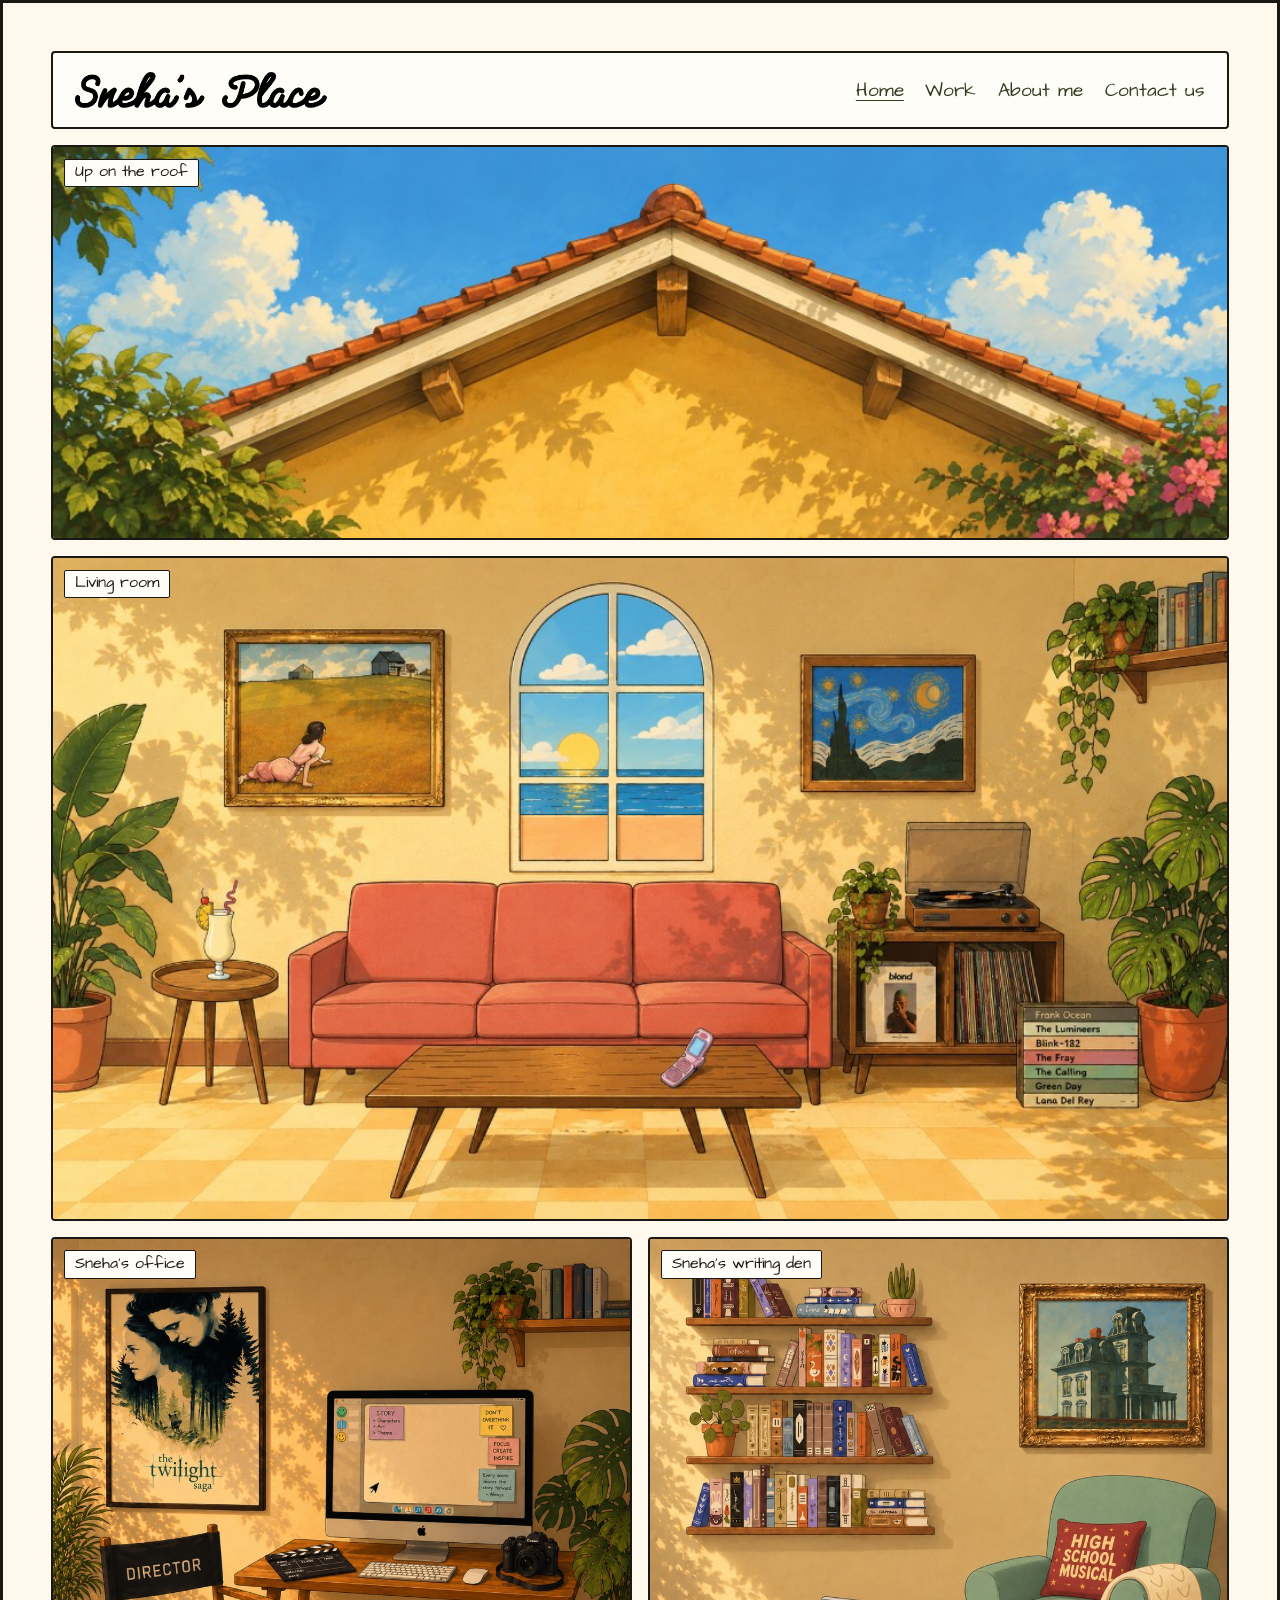
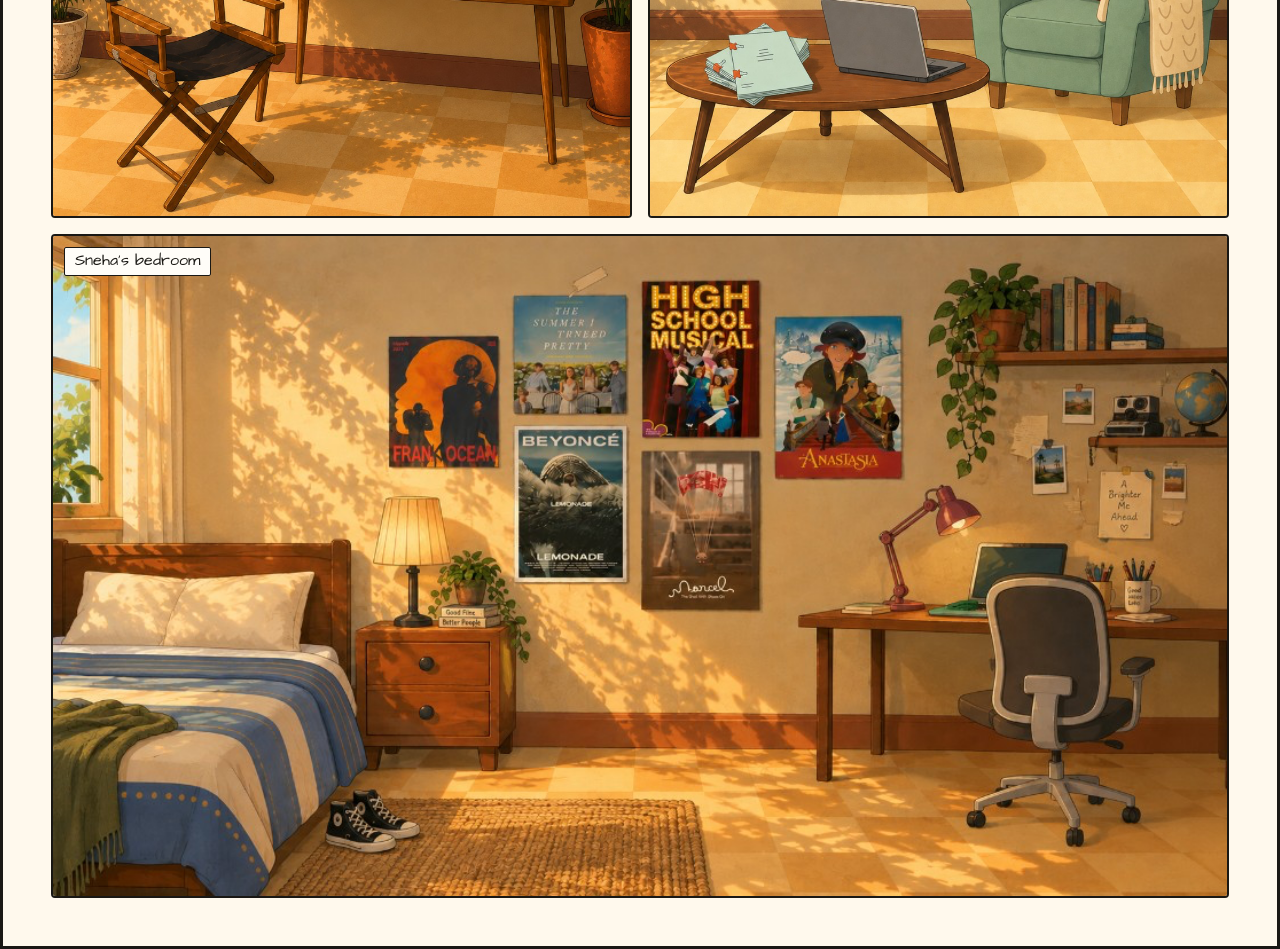
==== index.html @ 4d9caa71 "Publish Sneha’s Place as a static site ready for Vercel. Co-authored-by: Cursor <cursoragent@cursor." ====
<!DOCTYPE html>
<html lang="en">
  <head>
    <meta charset="utf-8" />
    <meta name="viewport" content="width=device-width, initial-scale=1" />
    <title>Home · Sneha’s Place</title>
    <meta
      name="description"
      content="Inside Sneha’s Place — the rooms where the work gets made."
    />
    <link rel="preconnect" href="https://fonts.googleapis.com" />
    <link rel="preconnect" href="https://fonts.gstatic.com" crossorigin />
    <link
      href="https://fonts.googleapis.com/css2?family=Architects+Daughter&display=swap"
      rel="stylesheet"
    />
    <link rel="stylesheet" href="css/styles.css?v=note-r4" />
  </head>
  <body class="page-house">
    <header class="site-header">
      <a class="logo" href="entrance.html"><img src="assets/logo-script.png" alt="Sneha’s Place" width="950" height="136" /></a>
      <nav class="site-nav" aria-label="Primary">
        <a href="index.html" aria-current="page">Home</a>
        <a href="work.html">Work</a>
        <a href="about.html">About me</a>
        <a href="contact.html">Contact us</a>
      </nav>
    </header>

    <main class="house">
      <div class="house-panel house-roof">
        <img src="assets/room-roof-v3.png" alt="" width="1024" height="341" />
        <span class="house-caption">Up on the roof</span>
      </div>

      <div class="house-panel house-living">
        <img src="assets/room-living-v3.png" alt="" width="1024" height="576" />
        <span class="house-caption">Living room</span>
        <button class="room-hotspot living-painting-left" type="button">
          <span class="visually-hidden">A note about the painting on the left</span>
          <span class="room-note">
            It was the first painting that actually moved me, in my life. I
            like the emotion behind it. I like to see her keep going, despite
            the fact that everything she wants is so hard to reach.
          </span>
        </button>
        <button class="room-hotspot living-painting-right" type="button">
          <span class="visually-hidden">A note about the painting on the right</span>
          <span class="room-note">
            I didn’t care for this until I saw it in real life. It was
            mesmerizing
          </span>
        </button>
        <button class="room-hotspot living-drink" type="button">
          <span class="visually-hidden">A note about the piña colada</span>
          <span class="room-note">
            The best drink you can drink and I think only the best Bartenders
            can make it. And I drank the best Pina Colada of my life at
            Attaboy in NYC
          </span>
        </button>
        <button class="room-hotspot living-phone" type="button">
          <span class="visually-hidden">A note about the phone on the table</span>
          <span class="room-note">
            I miss when design looked like this. This was so cool to me,
            because now everything looks the same
          </span>
        </button>
      </div>

      <div class="house-panel house-office">
        <a
          class="room-enter"
          href="work.html?filter=producer"
          aria-label="Producer work"
        >
          <img src="assets/room-office-v3.png" alt="" width="1024" height="1024" />
          <span class="entrance-overlay" aria-hidden="true"></span>
          <span class="entrance-cta" aria-hidden="true">Producer work</span>
        </a>
        <span class="house-caption">Sneha’s office</span>
        <button class="room-hotspot office-hotspot" type="button">
          <span class="visually-hidden">A note about the Twilight poster</span>
          <span class="room-note">
            This is an obsession I can’t shake; it went from ironic to
            unironic and now it is my personality
          </span>
        </button>
      </div>

      <div class="house-panel house-den">
        <a
          class="room-enter"
          href="work.html?filter=writing"
          aria-label="Writing work"
        >
          <img src="assets/room-den-v3.png" alt="" width="1024" height="1024" />
          <span class="entrance-overlay" aria-hidden="true"></span>
          <span class="entrance-cta" aria-hidden="true">Writing work</span>
        </a>
        <span class="house-caption">Sneha’s writing den</span>
      </div>

      <div class="house-panel house-bedroom">
        <a href="about.html">
          <img src="assets/room-bedroom-v4.png" alt="" width="1024" height="576" />
        </a>
        <span class="house-caption">Sneha’s bedroom</span>
      </div>
    </main>
  </body>
</html>
---- css/styles.css ----
:root {
  --cream: #fff9ed;
  --header-tan: #e0cb9e;
  --olive: #313c1e;
  --ink: #1a1814;
  --yellow: #f2b133;
  --yellow-deep: #e59a1c;
  --overlay: rgba(22, 14, 8, 0.5);
  --overlay-mobile: rgba(22, 14, 8, 0.28);
  --font-display: "Architects Daughter", "Segoe Print", "Bradley Hand ITC", cursive;
  --font-body: "Architects Daughter", "Segoe Print", "Bradley Hand ITC", cursive;
  --ease: cubic-bezier(0.22, 1, 0.36, 1);
  --duration: 300ms;
}

*,
*::before,
*::after {
  box-sizing: border-box;
}

html {
  color-scheme: light;
  height: 100%;
}

@view-transition {
  navigation: auto;
}

body {
  margin: 0;
  min-height: 100dvh;
  padding: 48px;
  background: var(--cream);
  color: var(--olive);
  font-family: var(--font-body);
  border: 3px solid var(--ink);
}

body.page-entrance,
body.page-inner,
body.page-work,
body.page-house {
  display: flex;
  flex-direction: column;
  gap: 16px;
}

body.page-entrance {
  height: 100dvh;
  overflow: hidden;
}

img {
  max-width: 100%;
  display: block;
}

a {
  color: inherit;
}

.panel {
  background: #fffdf8;
}

.panel-nav,
.site-header,
.site-footer {
  display: flex;
  align-items: center;
  justify-content: space-between;
  gap: 1rem;
  padding: 0.85rem 1.4rem 0.75rem;
  flex: 0 0 auto;
  position: relative;
  z-index: 2;
  color: var(--olive);
  background: #fffdf8;
  border: 2px solid var(--ink);
  border-radius: 4px;
}

.site-header,
.panel-nav {
  padding-top: 1.2rem;
  padding-bottom: 1.2rem;
}

.site-footer {
  margin-top: auto;
}

.panel-illustration {
  position: relative;
  z-index: 1;
  flex: 1 1 auto;
  min-height: 0;
  overflow: hidden;
  display: flex;
}

.logo {
  display: flex;
  align-items: center;
  text-decoration: none;
  line-height: 0;
}

.logo img {
  display: block;
  height: 36px;
  width: auto;
}

.site-nav {
  display: flex;
  flex-wrap: wrap;
  justify-content: flex-end;
  gap: 0.55rem 1.35rem;
}

.site-nav a {
  font-family: var(--font-display);
  font-weight: 500;
  font-size: clamp(1rem, 1.7vw, 1.2rem);
  text-decoration: none;
  line-height: 1.2;
}

.site-nav a:hover,
.site-nav a[aria-current="page"] {
  text-decoration: underline;
  text-underline-offset: 0.22em;
}

.entrance {
  position: relative;
  flex: 1;
  min-height: 0;
  width: 100%;
  display: block;
  overflow: hidden;
  border-radius: 4px;
  cursor: pointer;
  color: inherit;
  text-decoration: none;
  user-select: none;
}

.entrance:focus {
  outline: none;
}

.entrance:focus-visible {
  outline: 3px solid var(--ink);
  outline-offset: -3px;
}

.entrance-image {
  position: absolute;
  inset: 0;
  width: 100%;
  height: 100%;
  object-fit: cover;
  object-position: center;
  border: 2px solid var(--ink);
  border-radius: 4px;
  box-sizing: border-box;
}

.entrance-caption {
  position: absolute;
  top: 0.9rem;
  left: 0.9rem;
  z-index: 3;
  background: #fffdf8;
  border: 1.5px solid var(--ink);
  padding: 0.18rem 0.62rem 0.22rem;
  font-family: var(--font-display);
  font-size: clamp(0.82rem, 1.5vw, 1.02rem);
  font-weight: 500;
  color: var(--ink);
  line-height: 1.25;
  pointer-events: none;
}

.entrance-overlay {
  position: absolute;
  inset: 0;
  z-index: 1;
  background: var(--overlay);
  opacity: 0;
  pointer-events: none;
  transition: opacity var(--duration) var(--ease);
}

.entrance-cta {
  position: absolute;
  top: 50%;
  left: 50%;
  z-index: 2;
  display: inline-block;
  padding: 0.88rem 2.15rem 0.95rem;
  background: var(--yellow);
  color: var(--ink);
  border: 2.5px solid var(--ink);
  border-radius: 4px;
  font-family: var(--font-display);
  font-size: clamp(1.35rem, 3.4vw, 2.05rem);
  font-weight: 600;
  letter-spacing: 0.01em;
  line-height: 1.1;
  white-space: nowrap;
  box-shadow: 3px 4px 0 var(--ink);
  pointer-events: none;
  opacity: 0;
  transform: translate(-50%, calc(-50% + 10px)) scale(0.95);
  transition:
    opacity var(--duration) var(--ease),
    transform var(--duration) var(--ease),
    background-color var(--duration) var(--ease);
}

.entrance:hover .entrance-overlay,
.entrance:focus-visible .entrance-overlay {
  opacity: 1;
}

.entrance:hover .entrance-cta,
.entrance:focus-visible .entrance-cta {
  opacity: 1;
  transform: translate(-50%, -50%) scale(1);
}

.entrance:hover .entrance-cta {
  background: var(--yellow-deep);
}

@media (hover: none), (pointer: coarse) {
  .entrance-overlay,
  .room-enter .entrance-overlay {
    opacity: 1;
    background: var(--overlay-mobile);
  }

  .entrance-cta,
  .room-enter .entrance-cta {
    opacity: 1;
    transform: translate(-50%, -50%) scale(1);
  }

  .entrance:focus-visible .entrance-overlay,
  .room-enter:focus-visible .entrance-overlay {
    background: var(--overlay);
  }
}

@media (prefers-reduced-motion: reduce) {
  .entrance-overlay,
  .entrance-cta {
    transition: opacity 160ms linear;
  }

  .entrance-cta,
  .entrance:hover .entrance-cta,
  .entrance:focus-visible .entrance-cta,
  .room-enter:hover .entrance-cta,
  .room-enter:focus-visible .entrance-cta {
    transform: translate(-50%, -50%) scale(1);
  }
}

.inner-main {
  flex: 1;
  width: auto;
  margin: 0;
  padding: 2.4rem 1.6rem 3.4rem;
  background: #fffdf8;
  border: 2px solid var(--ink);
  border-radius: 4px;
}

.eyebrow {
  margin: 0 0 0.6rem;
  font-family: var(--font-display);
  font-size: 1rem;
}

.inner-main h1 {
  margin: 0 0 0.85rem;
  font-family: var(--font-display);
  font-size: clamp(2.2rem, 6vw, 4rem);
  line-height: 1.05;
  font-weight: 700;
}

.lede {
  max-width: 38rem;
  margin: 0 0 2.2rem;
  font-size: 1.2rem;
  line-height: 1.55;
}

.room-grid {
  display: grid;
  grid-template-columns: repeat(3, 1fr);
  gap: 1rem;
}

.room-card {
  display: block;
  min-height: 14rem;
  padding: 1.3rem 1.2rem 1.4rem;
  background: var(--yellow);
  border: 2.5px solid var(--ink);
  border-radius: 1.4rem;
  text-decoration: none;
  box-shadow: 4px 5px 0 var(--ink);
  transition: transform 220ms var(--ease);
}

.room-card:nth-child(2) {
  background: #f4c45a;
}

.room-card:nth-child(3) {
  background: #e8a020;
}

.room-card h2 {
  margin: 0 0 0.45rem;
  font-family: var(--font-display);
  font-size: 1.7rem;
}

.room-card p {
  margin: 0;
  line-height: 1.45;
}

.room-card:hover,
.room-card:focus-visible {
  transform: translate(-2px, -3px);
}

.prose {
  max-width: 40rem;
}

.prose p {
  font-size: 1.15rem;
  line-height: 1.65;
}

.work-list,
.contact-list {
  list-style: none;
  padding: 0;
  margin: 0;
}

.work-list li,
.contact-list li {
  border-top: 2px solid var(--ink);
  padding: 1rem 0;
}

.work-list h2,
.contact-list a {
  font-family: var(--font-display);
  margin: 0 0 0.25rem;
}

.contact-form {
  display: grid;
  gap: 0.85rem;
  max-width: 28rem;
}

.contact-form label {
  display: grid;
  gap: 0.3rem;
  font-family: var(--font-display);
}

.contact-form input,
.contact-form textarea {
  font: inherit;
  padding: 0.65rem 0.7rem;
  border: 2px solid var(--ink);
  border-radius: 0.7rem;
  background: #fffdf8;
}

.contact-form button {
  justify-self: start;
  appearance: none;
  margin: 0;
  font-family: var(--font-display);
  font-size: clamp(1.15rem, 2.2vw, 1.45rem);
  font-weight: 600;
  letter-spacing: 0.01em;
  line-height: 1.15;
  padding: 0.72rem 1.55rem 0.78rem;
  background: var(--yellow);
  color: var(--ink);
  border: 2.5px solid var(--ink);
  border-radius: 4px;
  cursor: pointer;
  box-shadow: 3px 4px 0 var(--ink);
}

.contact-form button:hover,
.contact-form button:focus-visible {
  background: var(--yellow-deep);
}

.back-out {
  display: inline-block;
  margin-top: 2rem;
  font-family: var(--font-display);
}

.page-contact .inner-main {
  min-height: 0;
}

.contact-main {
  display: grid;
  grid-template-columns: 1fr 1fr;
  gap: 16px;
  padding: 0;
  background: transparent;
  border: none;
  min-height: 0;
}

.contact-copy,
.contact-picture {
  min-height: 0;
  background: #fffdf8;
  border: 2px solid var(--ink);
  border-radius: 4px;
}

.contact-copy {
  padding: 2.4rem 1.6rem 3.4rem;
  overflow: auto;
}

.contact-picture {
  position: relative;
  overflow: hidden;
}

.contact-picture img {
  position: absolute;
  inset: 0;
  width: 100%;
  height: 100%;
  object-fit: cover;
  object-position: center;
}

.work-filters {
  display: flex;
  flex-wrap: wrap;
  gap: 12px;
}

.chip {
  appearance: none;
  margin: 0;
  padding: 0.72rem 1.55rem 0.78rem;
  background: #fff;
  color: var(--ink);
  border: 2.5px solid var(--ink);
  border-radius: 4px;
  font-family: var(--font-display);
  font-size: clamp(1.15rem, 2.2vw, 1.45rem);
  font-weight: 600;
  letter-spacing: 0.01em;
  line-height: 1.15;
  cursor: pointer;
}

.chip:hover,
.chip:focus-visible {
  background: #fff6dc;
}

.chip[aria-pressed="true"] {
  background: var(--yellow);
  box-shadow: 3px 4px 0 var(--ink);
}

.chip[aria-pressed="true"]:hover,
.chip[aria-pressed="true"]:focus-visible {
  background: var(--yellow-deep);
}

.work-card[hidden] {
  display: none;
}

.page-about,
.page-contact {
  position: relative;
  height: 100dvh;
  overflow: hidden;
}

.page-about .inner-main {
  min-height: 0;
  overflow: hidden;
  padding: 0;
  background: none;
  border: none;
  border-radius: 0;
}

.know-me {
  display: grid;
  grid-template-columns: 1fr 1fr;
  gap: 16px;
  position: relative;
  max-width: none;
  color: var(--olive);
}

.know-me-copy,
.know-me-board {
  min-height: 0;
  background: #fffdf8;
  border: 2px solid var(--ink);
  border-radius: 4px;
}

.know-me-copy {
  display: flex;
  align-items: center;
  padding: 2.6rem 2.2rem;
  background: var(--yellow);
}

.know-me-board {
  position: relative;
  overflow: hidden;
}

.know-me-board img {
  position: absolute;
  inset: 0;
  width: 100%;
  height: 100%;
  max-width: none;
  object-fit: cover;
  object-position: center;
}

.visually-hidden {
  position: absolute;
  width: 1px;
  height: 1px;
  padding: 0;
  margin: -1px;
  overflow: hidden;
  clip: rect(0, 0, 0, 0);
  white-space: nowrap;
  border: 0;
}

.know-me-lines {
  display: grid;
  gap: 1.35rem;
  max-width: 36rem;
}

.know-me-lines p {
  margin: 0;
  font-family: var(--font-body);
  font-size: clamp(1rem, 1.7vw, 1.22rem);
  line-height: 1.7;
}

.blank {
  display: inline-block;
  position: relative;
  padding: 0 0.15rem 0.15rem;
  margin: 0 0.15rem;
  font-family: var(--font-display);
  font-size: 1.12em;
  font-weight: 600;
  color: var(--ink);
  border-bottom: 1.5px solid var(--ink);
  line-height: 1.2;
}

.hint {
  display: block;
  margin-top: 0.12rem;
  font-family: var(--font-body);
  font-size: 0.58rem;
  font-weight: 500;
  letter-spacing: 0.06em;
  color: #7a7468;
  border: 0;
}

.snapshots {
  position: absolute;
  left: -48px;
  right: -48px;
  bottom: -48px;
  z-index: 5;
  display: flex;
  justify-content: space-evenly;
  align-items: stretch;
  height: 36rem;
  padding: 0 1.5rem;
  pointer-events: none;
}

.snapshot {
  appearance: none;
  pointer-events: auto;
  position: relative;
  z-index: 1;
  display: flex;
  align-items: flex-end;
  flex: 0 0 22rem;
  width: 22rem;
  max-width: 22rem;
  height: 100%;
  margin: 0;
  padding: 0;
  background: none;
  border: 0;
  box-shadow: none;
  cursor: pointer;
}

.snapshot:hover,
.snapshot:focus-visible {
  z-index: 6;
  outline: none;
}

.snapshot-card {
  display: block;
  width: 100%;
  padding: 0.4rem 0.4rem 1.15rem;
  background: #fff;
  border: 2px solid var(--ink);
  border-radius: 2px;
  box-shadow: 3px 4px 0 rgba(26, 24, 20, 0.18);
  pointer-events: none;
  transform: rotate(var(--rot, 0deg)) translateY(28%);
  transform-origin: center bottom;
  transition: transform 420ms var(--ease);
  will-change: transform;
}

.snapshot:hover .snapshot-card,
.snapshot:focus-visible .snapshot-card {
  transform: rotate(var(--rot, 0deg)) translateY(-52%);
}

.snapshot img {
  width: 100%;
  aspect-ratio: 4 / 5;
  height: auto;
  object-fit: cover;
  display: block;
}

@media (prefers-reduced-motion: reduce) {
  .snapshot-card,
  .snapshot:hover .snapshot-card,
  .snapshot:focus-visible .snapshot-card {
    transform: rotate(var(--rot, 0deg)) translateY(-8%);
    transition: none;
  }
}

.work-card {
  background: #fff;
  border: 2px solid var(--ink);
  border-radius: 4px;
  padding: 14px;
}

.work-card-link {
  display: block;
  color: inherit;
  text-decoration: none;
  cursor: pointer;
}

.work-card:has(.work-card-link):hover,
.work-card:has(.work-card-link:focus-visible) {
  background: #fffdf8;
}

.work-card-link:focus-visible {
  outline: 3px solid var(--ink);
  outline-offset: 4px;
}

.work-card img {
  width: 100%;
  height: auto;
  aspect-ratio: 21 / 9;
  object-fit: cover;
  border-radius: 4px;
}

.work-card-meta {
  display: flex;
  justify-content: space-between;
  align-items: flex-start;
  gap: 1.5rem;
  padding: 0.95rem 0.15rem 0.2rem;
}

.work-card-meta h2 {
  margin: 0;
  font-family: var(--font-body);
  font-size: 20px;
  font-weight: 800;
  letter-spacing: 0.04em;
  text-transform: uppercase;
  line-height: 1.3;
  -webkit-text-stroke: 0.45px currentColor;
}

.work-card-credits {
  margin: 0;
  text-align: right;
  font-family: var(--font-body);
  font-size: calc(0.82rem + 2px);
  line-height: 1.5;
  flex: 0 0 auto;
}

.project-intro {
  background: #fffdf8;
  border: 2px solid var(--ink);
  border-radius: 4px;
  padding: 1.4rem 1.6rem 1.5rem;
}

.project-intro .eyebrow {
  margin-bottom: 0.35rem;
}

.project-intro h1 {
  margin: 0 0 0.7rem;
  font-family: var(--font-display);
  font-size: clamp(1.7rem, 4vw, 2.6rem);
  line-height: 1.1;
}

.project-credits {
  margin: 0 0 1.1rem;
  font-family: var(--font-body);
  font-size: 0.92rem;
  line-height: 1.55;
}

.project-intro .back-out {
  margin-top: 0;
}

.project-gallery {
  display: grid;
  grid-template-columns: 1fr 1fr;
  gap: 16px;
}

.project-still {
  overflow: hidden;
  background: #fff;
  border: 2px solid var(--ink);
  border-radius: 4px;
}

.project-still-hero {
  grid-column: 1 / -1;
}

.project-still img {
  width: 100%;
  height: auto;
  display: block;
  aspect-ratio: 16 / 9;
  object-fit: cover;
}

.house {
  display: grid;
  grid-template-columns: 1fr 1fr;
  gap: 16px;
}

.house-roof,
.house-living,
.house-bedroom {
  grid-column: 1 / -1;
}

.house-panel {
  position: relative;
  overflow: hidden;
  background: #fff;
  border: 2px solid var(--ink);
  border-radius: 4px;
}

.house-panel a {
  display: block;
  color: inherit;
  text-decoration: none;
}

.house-panel img {
  width: 100%;
  height: auto;
  display: block;
}

.house-panel a:hover img,
.house-panel a:focus-visible img {
  filter: brightness(0.97);
}

.room-enter {
  position: relative;
  display: block;
  cursor: pointer;
  user-select: none;
}

.room-enter:focus {
  outline: none;
}

.room-enter:focus-visible {
  outline: 3px solid var(--ink);
  outline-offset: -3px;
}

.house-panel a.room-enter:hover img,
.house-panel a.room-enter:focus-visible img {
  filter: none;
}

.room-enter .entrance-cta {
  font-size: clamp(1.05rem, 2.4vw, 1.55rem);
  padding: 0.72rem 1.55rem 0.78rem;
}

.room-enter:hover .entrance-overlay,
.room-enter:focus-visible .entrance-overlay {
  opacity: 1;
}

.room-enter:hover .entrance-cta,
.room-enter:focus-visible .entrance-cta {
  opacity: 1;
  transform: translate(-50%, -50%) scale(1);
}

.room-enter:hover .entrance-cta {
  background: var(--yellow-deep);
}

.house-caption {
  position: absolute;
  top: 0.7rem;
  left: 0.7rem;
  z-index: 2;
  background: #fffdf8;
  border: 1.5px solid var(--ink);
  border-radius: 2px;
  padding: 0.18rem 0.62rem 0.22rem;
  font-family: var(--font-display);
  font-size: clamp(0.82rem, 1.5vw, 1.02rem);
  font-weight: 500;
  color: var(--ink);
  line-height: 1.25;
  pointer-events: none;
}

.room-hotspot {
  position: absolute;
  z-index: 3;
  padding: 0;
  border: 0;
  background: transparent;
  cursor: pointer;
}

.room-hotspot:hover,
.room-hotspot:focus-visible {
  z-index: 4;
}

.living-painting-left {
  left: 7%;
  top: 6%;
  width: 21%;
  height: 34%;
}

.living-painting-right {
  left: 65%;
  top: 11%;
  width: 16%;
  height: 24%;
}

.living-drink {
  left: 6%;
  top: 47%;
  width: 13%;
  height: 24%;
}

.living-phone {
  left: 45%;
  top: 70%;
  width: 12%;
  height: 14%;
}

.office-hotspot {
  left: 10%;
  top: 4%;
  width: 26%;
  height: 46%;
}

.room-hotspot:focus {
  outline: none;
}

.room-hotspot:focus-visible {
  outline: 3px solid var(--ink);
  outline-offset: 3px;
}

.room-note {
  position: absolute;
  left: 0;
  top: 38%;
  width: min(22rem, 168%);
  margin: 0;
  padding: 1rem 1.15rem 1.05rem;
  background: #fff;
  color: var(--ink);
  border: 2.5px solid var(--ink);
  border-radius: 4px;
  font-family: var(--font-body);
  font-size: 14px;
  font-weight: 400;
  line-height: 1.35;
  letter-spacing: -0.015em;
  text-align: left;
  opacity: 0;
  transform: translateY(8px);
  pointer-events: none;
  transition:
    opacity var(--duration) var(--ease),
    transform var(--duration) var(--ease);
}

.living-painting-left .room-note {
  top: 108%;
}

.living-painting-right .room-note {
  top: 108%;
  left: auto;
  right: 0;
  width: min(16rem, 280%);
}

.living-drink .room-note {
  top: 8%;
  left: 108%;
  width: min(18rem, 360%);
}

.living-phone .room-note {
  top: auto;
  bottom: 120%;
  left: 50%;
  width: min(16rem, 320%);
  max-width: 16rem;
  transform: translate(-50%, 8px);
}

.office-hotspot .room-note {
  top: 58%;
  width: min(17rem, 210%);
}

.room-hotspot:hover .room-note,
.room-hotspot:focus-visible .room-note {
  opacity: 1;
  transform: translateY(0);
}

.living-phone:hover .room-note,
.living-phone:focus-visible .room-note {
  transform: translate(-50%, 0);
}

@media (max-width: 760px) {
  .panel-nav,
  .site-header,
  .site-footer {
    flex-direction: column;
    align-items: center;
    padding: 0.75rem 1rem 0.7rem;
    text-align: center;
  }

  .panel-nav,
  .site-header {
    padding-top: 1.1rem;
    padding-bottom: 1.1rem;
  }

  .site-nav {
    justify-content: center;
  }

  .room-grid {
    grid-template-columns: 1fr;
  }

  .entrance-image {
    object-position: center;
  }

  .entrance-overlay {
    opacity: 1;
    background: var(--overlay-mobile);
  }

  .entrance-cta {
    opacity: 1;
    transform: translate(-50%, -50%) scale(1);
    white-space: normal;
    text-align: center;
    max-width: calc(100% - 2rem);
    padding: 0.8rem 1.3rem;
  }

  .work-card-meta {
    flex-direction: column;
    gap: 0.65rem;
  }

  .work-card-credits {
    text-align: left;
  }

  .snapshots {
    height: 22rem;
  }

  .snapshot {
    flex-basis: 15rem;
    width: 15rem;
    max-width: 15rem;
    margin: 0;
  }

  .snapshot-card {
    padding-bottom: 0.9rem;
  }

  .house,
  .contact-main,
  .know-me,
  .project-gallery {
    grid-template-columns: 1fr;
  }

  .know-me-board {
    min-height: 22rem;
  }

  .contact-picture {
    min-height: 16rem;
  }

  .living-painting-left {
    width: 28%;
    height: 32%;
  }

  .living-painting-right {
    width: 22%;
  }

  .living-drink {
    width: 18%;
  }

  .living-phone {
    width: 16%;
    height: 16%;
  }

  .office-hotspot {
    width: 40%;
    height: 48%;
  }
}
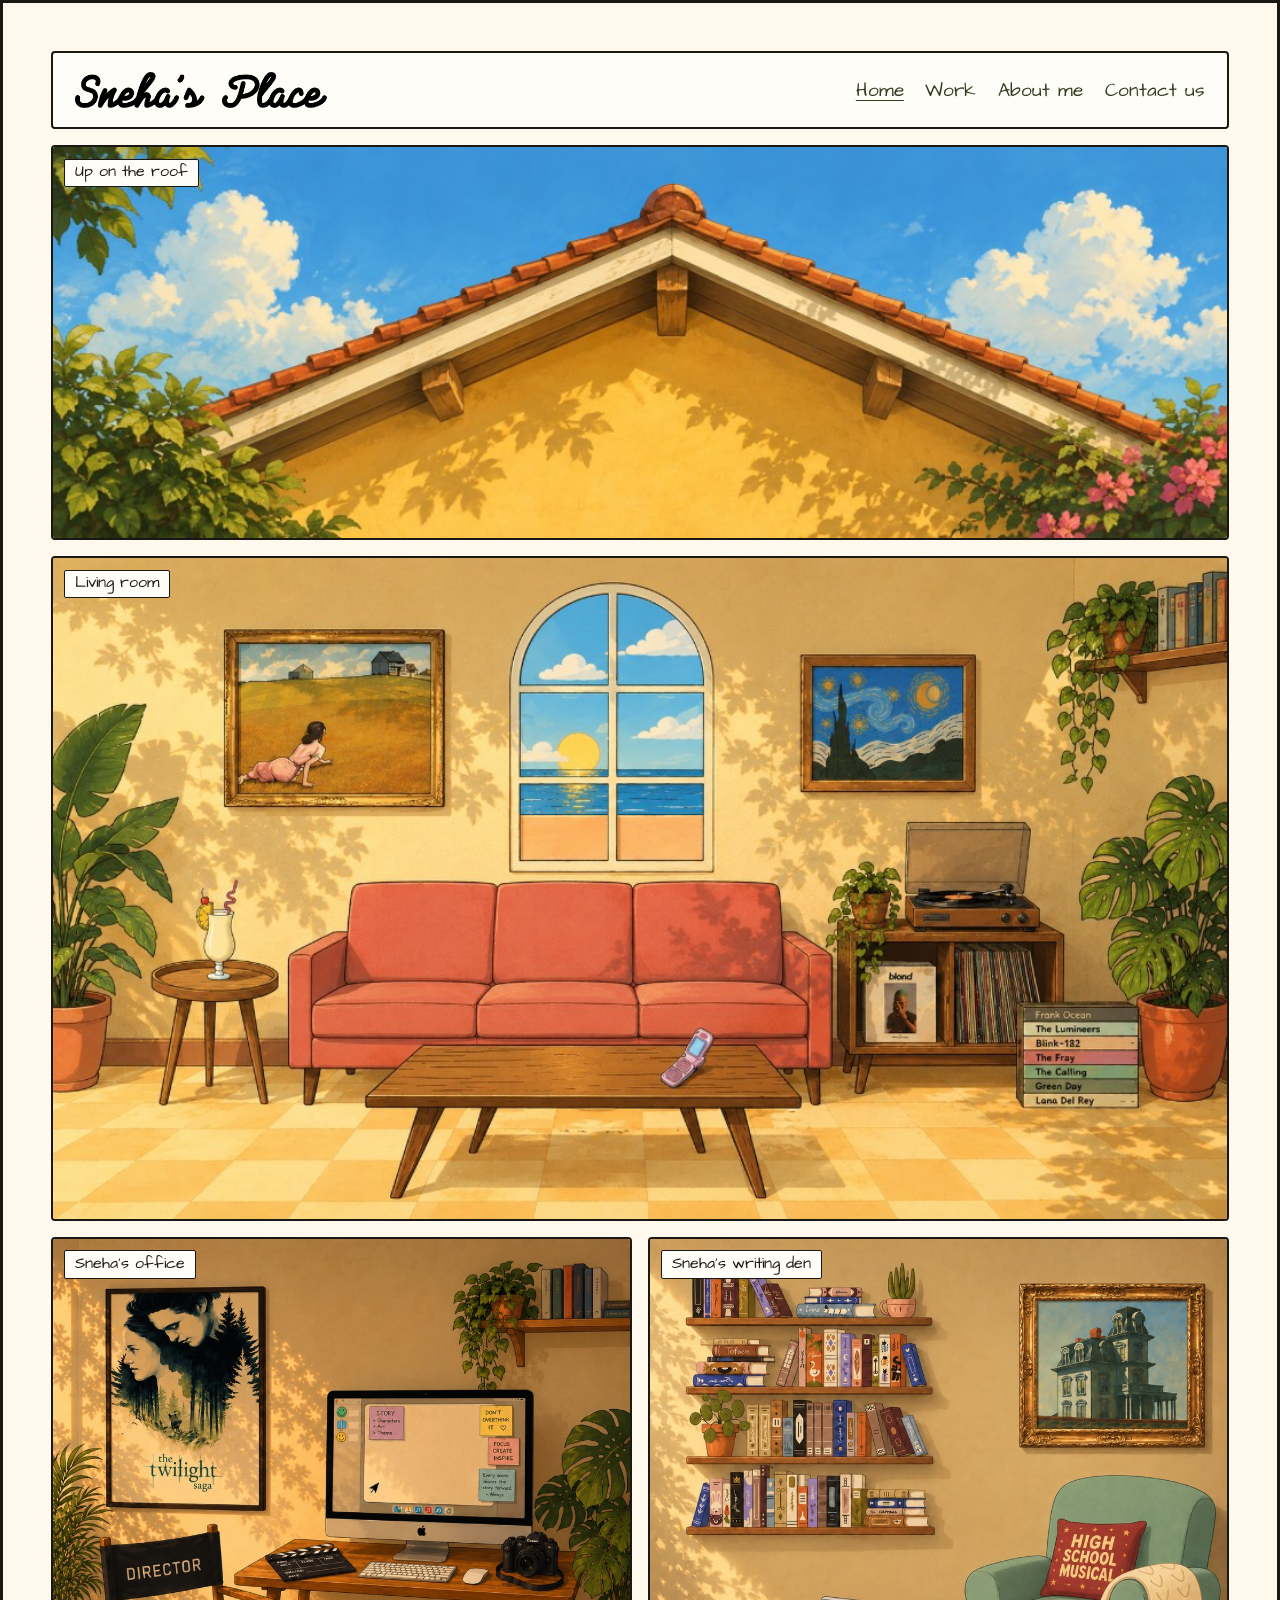
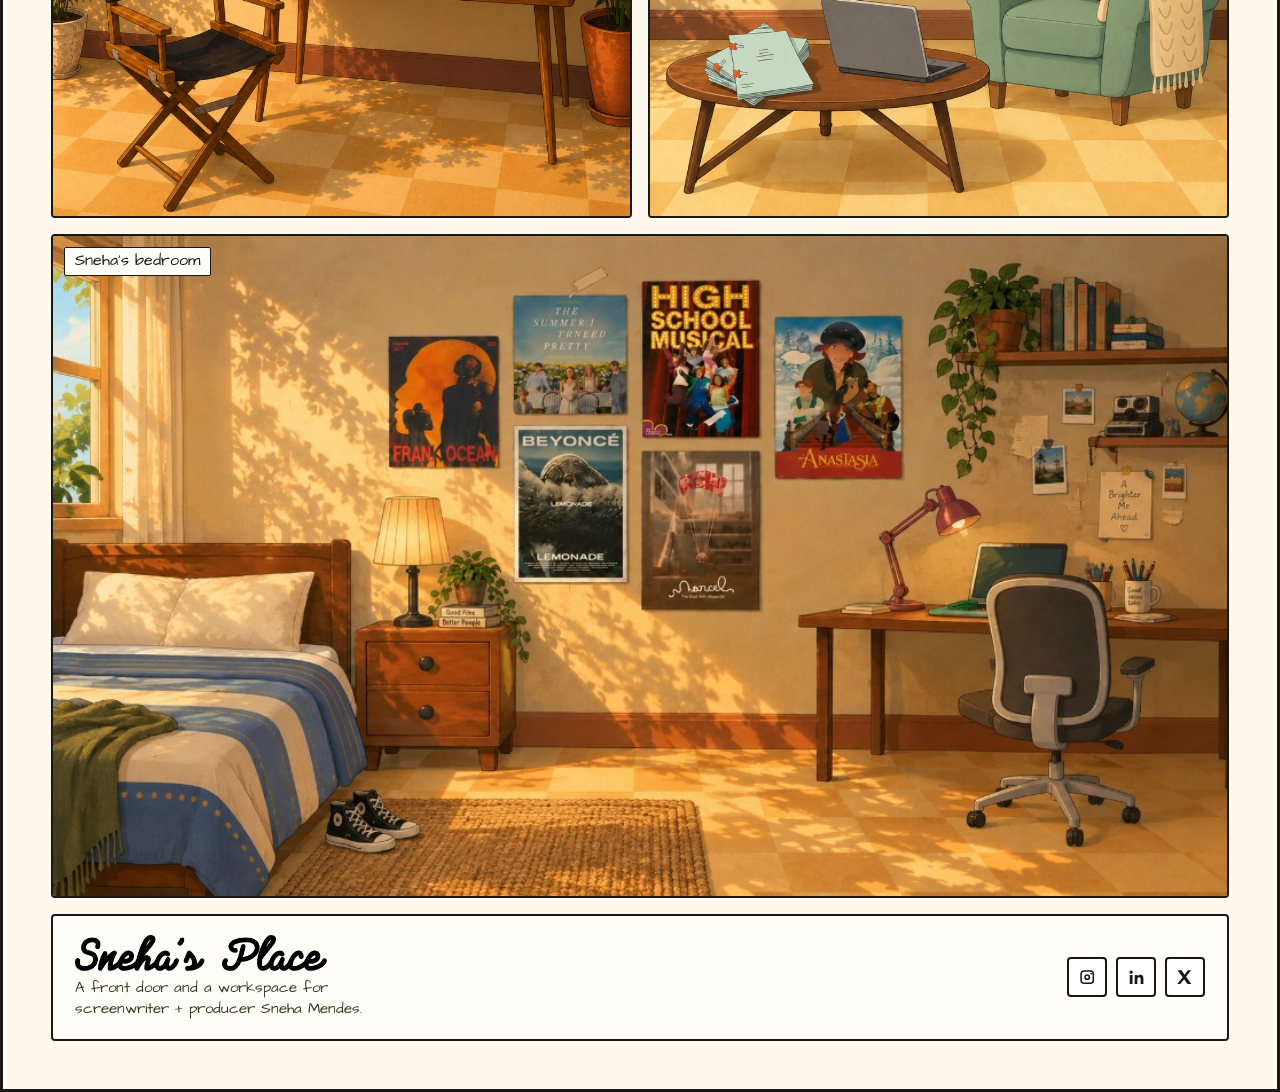
==== commit a61d3bd7: "Ship hover notes, the mobile menu, and footer updates to the live site. Co-authored-by: Cursor <curs" ====
--- a/index.html
+++ b/index.html
@@ -14,12 +14,17 @@
       href="https://fonts.googleapis.com/css2?family=Architects+Daughter&display=swap"
       rel="stylesheet"
     />
-    <link rel="stylesheet" href="css/styles.css?v=note-r4" />
+    <link rel="stylesheet" href="css/styles.css?v=window-note1" />
+    <script>document.documentElement.classList.add("js");</script>
   </head>
   <body class="page-house">
     <header class="site-header">
       <a class="logo" href="entrance.html"><img src="assets/logo-script.png" alt="Sneha’s Place" width="950" height="136" /></a>
-      <nav class="site-nav" aria-label="Primary">
+      <button class="menu-toggle" type="button" aria-expanded="false" aria-controls="site-nav">
+        <span class="menu-toggle-icon" aria-hidden="true"></span>
+        <span class="visually-hidden">Open menu</span>
+      </button>
+      <nav class="site-nav" id="site-nav" aria-label="Primary">
         <a href="index.html" aria-current="page">Home</a>
         <a href="work.html">Work</a>
         <a href="about.html">About me</a>
@@ -50,6 +55,10 @@
             I didn’t care for this until I saw it in real life. It was
             mesmerizing
           </span>
+        </button>
+        <button class="room-hotspot living-window" type="button">
+          <span class="visually-hidden">A note about the window</span>
+          <span class="room-note">I am from Goa, and this makes me feel at home</span>
         </button>
         <button class="room-hotspot living-drink" type="button">
           <span class="visually-hidden">A note about the piña colada</span>
@@ -106,7 +115,51 @@
           <img src="assets/room-bedroom-v4.png" alt="" width="1024" height="576" />
         </a>
         <span class="house-caption">Sneha’s bedroom</span>
+        <button class="room-hotspot bedroom-hsm" type="button">
+          <span class="visually-hidden">A note about the High School Musical poster</span>
+          <span class="room-note">
+            HIGH SCHOOL MUSICAL: Definitely formative for me — I used to
+            recreate scenes with my cousin where I was Troy and she was
+            Gabriella. A tween OBSESSION
+          </span>
+        </button>
+        <button class="room-hotspot bedroom-tsitp" type="button">
+          <span class="visually-hidden">A note about The Summer I Turned Pretty poster</span>
+          <span class="room-note">
+            I loved an obsession, as you can tell, and I love a fandom — I am
+            part of all of them — but I love nothing more than a show that has
+            the soundtrack to capture the exact moment of time we are in, and
+            hence I think that show makes me feel in 2026 the same way One Tree
+            Hill made me feel in the 2000s
+          </span>
+        </button>
+        <button class="room-hotspot bedroom-lemonade" type="button">
+          <span class="visually-hidden">A note about the Beyoncé Lemonade poster</span>
+          <span class="room-note">
+            This concept album made me take high-concept music videos seriously,
+            like they were short films
+          </span>
+        </button>
       </div>
     </main>
+    <footer class="site-footer">
+      <div class="footer-brand">
+        <a class="logo" href="entrance.html"><img src="assets/logo-script.png" alt="Sneha’s Place" width="950" height="136" /></a>
+        <p class="footer-desc">A front door and a workspace for screenwriter + producer Sneha Mendes.</p>
+      </div>
+      <nav class="site-social" aria-label="Social">
+        <a href="#" aria-label="Instagram">
+          <svg viewBox="0 0 24 24" aria-hidden="true"><path d="M8 3h8a5 5 0 0 1 5 5v8a5 5 0 0 1-5 5H8a5 5 0 0 1-5-5V8a5 5 0 0 1 5-5Zm0 2a3 3 0 0 0-3 3v8a3 3 0 0 0 3 3h8a3 3 0 0 0 3-3V8a3 3 0 0 0-3-3H8Zm9.2 1.3a1.1 1.1 0 1 1 0 2.2 1.1 1.1 0 0 1 0-2.2ZM12 8.2A3.8 3.8 0 1 1 12 15.8 3.8 3.8 0 0 1 12 8.2Zm0 2a1.8 1.8 0 1 0 0 3.6 1.8 1.8 0 0 0 0-3.6Z"/></svg>
+        </a>
+        <a href="#" aria-label="LinkedIn">
+          <svg viewBox="0 0 24 24" aria-hidden="true"><path d="M5.4 3.2A2.2 2.2 0 1 1 5.4 7.6 2.2 2.2 0 0 1 5.4 3.2ZM3.6 9h3.6v12H3.6zM10.2 9h3.4v1.7h.1c.5-.9 1.6-1.9 3.4-1.9 3.6 0 4.3 2.4 4.3 5.5V21h-3.6v-5.8c0-1.4 0-3.2-2-3.2s-2.3 1.5-2.3 3.1V21h-3.6z"/></svg>
+        </a>
+        <a href="#" aria-label="X">
+          <svg viewBox="0 0 24 24" aria-hidden="true"><path d="M3.4 3h5.1l4 5.7L16.9 3H21l-6.6 8.4L21.4 21h-5.1l-4.4-6.2L6.8 21H3l7-8.9L3.4 3Z"/></svg>
+        </a>
+      </nav>
+    </footer>
+    <script src="js/site-menu.js"></script>
+    <script src="js/room-enter.js"></script>
   </body>
 </html>
--- a/css/styles.css
+++ b/css/styles.css
@@ -83,13 +83,30 @@
 }
 
 .site-header,
-.panel-nav {
+.panel-nav,
+.site-footer {
   padding-top: 1.2rem;
   padding-bottom: 1.2rem;
 }
 
 .site-footer {
   margin-top: auto;
+  align-items: center;
+}
+
+.footer-brand {
+  display: flex;
+  flex-direction: column;
+  align-items: flex-start;
+  gap: 0.35rem;
+  min-width: 0;
+}
+
+.footer-desc {
+  margin: 0;
+  max-width: 22rem;
+  font-size: 0.95rem;
+  line-height: 1.4;
 }
 
 .panel-illustration {
@@ -133,6 +150,51 @@
 .site-nav a[aria-current="page"] {
   text-decoration: underline;
   text-underline-offset: 0.22em;
+}
+
+.menu-toggle,
+.menu-close,
+.menu-backdrop {
+  display: none;
+}
+
+.site-social {
+  display: flex;
+  flex-wrap: wrap;
+  align-items: center;
+  justify-content: flex-end;
+  gap: 0.55rem;
+}
+
+.site-social a {
+  display: inline-flex;
+  align-items: center;
+  justify-content: center;
+  width: 2.5rem;
+  height: 2.5rem;
+  color: var(--ink);
+  background: #fff;
+  border: 2px solid var(--ink);
+  border-radius: 4px;
+  text-decoration: none;
+}
+
+.site-social a:hover,
+.site-social a:focus-visible {
+  background: var(--yellow);
+}
+
+.site-social a:focus-visible {
+  outline: 3px solid var(--ink);
+  outline-offset: 2px;
+}
+
+.site-social svg {
+  display: block;
+  width: 1.15rem;
+  height: 1.15rem;
+  fill: currentColor;
+  fill-rule: evenodd;
 }
 
 .entrance {
@@ -239,20 +301,17 @@
 }
 
 @media (hover: none), (pointer: coarse) {
-  .entrance-overlay,
-  .room-enter .entrance-overlay {
+  .entrance .entrance-overlay {
     opacity: 1;
     background: var(--overlay-mobile);
   }
 
-  .entrance-cta,
-  .room-enter .entrance-cta {
+  .entrance .entrance-cta {
     opacity: 1;
     transform: translate(-50%, -50%) scale(1);
   }
 
-  .entrance:focus-visible .entrance-overlay,
-  .room-enter:focus-visible .entrance-overlay {
+  .entrance:focus-visible .entrance-overlay {
     background: var(--overlay);
   }
 }
@@ -265,10 +324,14 @@
 
   .entrance-cta,
   .entrance:hover .entrance-cta,
-  .entrance:focus-visible .entrance-cta,
+  .entrance:focus-visible .entrance-cta {
+    transform: translate(-50%, -50%) scale(1);
+  }
+
   .room-enter:hover .entrance-cta,
-  .room-enter:focus-visible .entrance-cta {
-    transform: translate(-50%, -50%) scale(1);
+  .room-enter:focus-visible .entrance-cta,
+  .room-enter.is-revealed .entrance-cta {
+    transform: translateY(0) scale(1);
   }
 }
 
@@ -446,8 +509,11 @@
 }
 
 .contact-copy {
-  padding: 2.4rem 1.6rem 3.4rem;
-  overflow: auto;
+  height: fit-content;
+  min-height: auto;
+  align-self: start;
+  padding: 2.4rem 1.6rem 1.6rem;
+  overflow: visible;
 }
 
 .contact-picture {
@@ -505,11 +571,17 @@
   display: none;
 }
 
-.page-about,
-.page-contact {
+.page-about {
   position: relative;
   height: 100dvh;
   overflow: hidden;
+}
+
+.page-contact {
+  position: relative;
+  height: auto;
+  min-height: 100dvh;
+  overflow: auto;
 }
 
 .page-about .inner-main {
@@ -519,6 +591,10 @@
   background: none;
   border: none;
   border-radius: 0;
+}
+
+.page-entrance .site-footer {
+  display: none;
 }
 
 .know-me {
@@ -857,24 +933,33 @@
   filter: none;
 }
 
+.room-enter .entrance-overlay {
+  display: none;
+}
+
 .room-enter .entrance-cta {
+  top: auto;
+  left: 0.75rem;
+  right: 0.75rem;
+  bottom: 0.75rem;
+  width: auto;
+  max-width: none;
   font-size: clamp(1.05rem, 2.4vw, 1.55rem);
   padding: 0.72rem 1.55rem 0.78rem;
-}
-
-.room-enter:hover .entrance-overlay,
-.room-enter:focus-visible .entrance-overlay {
+  text-align: center;
+  background: #fff;
+  transform: translateY(8px) scale(0.98);
+}
+
+.room-enter:hover .entrance-cta,
+.room-enter:focus-visible .entrance-cta,
+.room-enter.is-revealed .entrance-cta {
   opacity: 1;
-}
-
-.room-enter:hover .entrance-cta,
-.room-enter:focus-visible .entrance-cta {
-  opacity: 1;
-  transform: translate(-50%, -50%) scale(1);
+  transform: translateY(0) scale(1);
 }
 
 .room-enter:hover .entrance-cta {
-  background: var(--yellow-deep);
+  background: #fff6dc;
 }
 
 .house-caption {
@@ -922,6 +1007,13 @@
   height: 24%;
 }
 
+.living-window {
+  left: 38.8%;
+  top: 2.5%;
+  width: 17%;
+  height: 38%;
+}
+
 .living-drink {
   left: 6%;
   top: 47%;
@@ -941,6 +1033,41 @@
   top: 4%;
   width: 26%;
   height: 46%;
+}
+
+.bedroom-hsm {
+  left: 47.5%;
+  top: 5%;
+  width: 10%;
+  height: 26%;
+}
+
+.bedroom-tsitp {
+  left: 38%;
+  top: 7%;
+  width: 9%;
+  height: 22%;
+}
+
+.bedroom-lemonade {
+  left: 37.4%;
+  top: 29.5%;
+  width: 10%;
+  height: 25%;
+}
+
+.board-northern {
+  left: 11%;
+  top: 6%;
+  width: 18%;
+  height: 29%;
+}
+
+.board-cartier {
+  left: 10%;
+  top: 34%;
+  width: 20%;
+  height: 22%;
 }
 
 .room-hotspot:focus {
@@ -988,6 +1115,13 @@
   width: min(16rem, 280%);
 }
 
+.living-window .room-note {
+  top: 108%;
+  left: 50%;
+  width: min(18rem, 280%);
+  transform: translate(-50%, 8px);
+}
+
 .living-drink .room-note {
   top: 8%;
   left: 108%;
@@ -1008,6 +1142,39 @@
   width: min(17rem, 210%);
 }
 
+.bedroom-hsm .room-note {
+  top: 108%;
+  left: 50%;
+  width: min(22rem, 420%);
+  transform: translate(-50%, 8px);
+}
+
+.bedroom-tsitp .room-note {
+  top: 108%;
+  left: 50%;
+  width: min(24rem, 520%);
+  transform: translate(-50%, 8px);
+}
+
+.bedroom-lemonade .room-note {
+  top: 108%;
+  left: 50%;
+  width: min(22rem, 420%);
+  transform: translate(-50%, 8px);
+}
+
+.board-northern .room-note {
+  top: 108%;
+  left: 0;
+  width: min(14rem, 170%);
+}
+
+.board-cartier .room-note {
+  top: 108%;
+  left: 0;
+  width: min(16rem, 200%);
+}
+
 .room-hotspot:hover .room-note,
 .room-hotspot:focus-visible .room-note {
   opacity: 1;
@@ -1015,14 +1182,25 @@
 }
 
 .living-phone:hover .room-note,
-.living-phone:focus-visible .room-note {
+.living-phone:focus-visible .room-note,
+.living-window:hover .room-note,
+.living-window:focus-visible .room-note,
+.bedroom-hsm:hover .room-note,
+.bedroom-hsm:focus-visible .room-note,
+.bedroom-tsitp:hover .room-note,
+.bedroom-tsitp:focus-visible .room-note,
+.bedroom-lemonade:hover .room-note,
+.bedroom-lemonade:focus-visible .room-note {
   transform: translate(-50%, 0);
 }
 
 @media (max-width: 760px) {
+  body {
+    padding: 16px;
+  }
+
   .panel-nav,
-  .site-header,
-  .site-footer {
+  .site-header {
     flex-direction: column;
     align-items: center;
     padding: 0.75rem 1rem 0.7rem;
@@ -1030,15 +1208,191 @@
   }
 
   .panel-nav,
-  .site-header {
+  .site-header,
+  .site-footer {
     padding-top: 1.1rem;
     padding-bottom: 1.1rem;
   }
 
+  .site-footer {
+    flex-direction: column;
+    align-items: flex-start;
+    gap: 0.85rem;
+    padding-left: 1rem;
+    padding-right: 1rem;
+  }
+
+  .footer-desc {
+    font-size: 0.88rem;
+    max-width: none;
+  }
+
+  .site-social {
+    justify-content: flex-start;
+  }
+
+  .site-social a {
+    width: 2.25rem;
+    height: 2.25rem;
+  }
+
   .site-nav {
     justify-content: center;
   }
 
+  html.js .panel-nav,
+  html.js .site-header {
+    flex-direction: row;
+    align-items: center;
+    justify-content: space-between;
+    gap: 0.75rem;
+    text-align: left;
+  }
+
+  html.js .logo {
+    min-width: 0;
+    flex: 1 1 auto;
+  }
+
+  html.js .logo img {
+    height: auto;
+    max-height: 32px;
+    max-width: 100%;
+  }
+
+  html.js .menu-toggle {
+    display: inline-flex;
+    align-items: center;
+    justify-content: center;
+    appearance: none;
+    position: relative;
+    width: 2.75rem;
+    height: 2.75rem;
+    margin: 0;
+    padding: 0;
+    flex: 0 0 auto;
+    border: 2.5px solid var(--ink);
+    border-radius: 4px;
+    background: var(--yellow);
+    box-shadow: 3px 4px 0 var(--ink);
+    cursor: pointer;
+  }
+
+  html.js .menu-toggle-icon,
+  html.js .menu-toggle-icon::before,
+  html.js .menu-toggle-icon::after {
+    display: block;
+    width: 1.15rem;
+    height: 2px;
+    background: var(--ink);
+    border-radius: 1px;
+  }
+
+  html.js .menu-toggle-icon {
+    position: relative;
+  }
+
+  html.js .menu-toggle-icon::before,
+  html.js .menu-toggle-icon::after {
+    content: "";
+    position: absolute;
+    left: 0;
+  }
+
+  html.js .menu-toggle-icon::before {
+    top: -6px;
+  }
+
+  html.js .menu-toggle-icon::after {
+    top: 6px;
+  }
+
+  html.js .site-nav {
+    display: none;
+  }
+
+  html.js .menu-backdrop {
+    display: block;
+    position: fixed;
+    inset: 0;
+    z-index: 40;
+    background: var(--overlay);
+    border: 0;
+    padding: 0;
+  }
+
+  html.js body.menu-open {
+    overflow: hidden;
+  }
+
+  html.js body.menu-open .site-nav {
+    display: flex;
+    flex-direction: column;
+    align-items: stretch;
+    justify-content: center;
+    gap: 0.45rem;
+    position: fixed;
+    inset: 0;
+    z-index: 41;
+    width: auto;
+    height: auto;
+    margin: 0;
+    padding: 5rem 1.5rem 2rem;
+    background: var(--cream);
+    border: 0;
+    border-radius: 0;
+    box-shadow: none;
+    transform: none;
+    text-align: center;
+  }
+
+  html.js .menu-close {
+    display: flex;
+    align-items: center;
+    justify-content: center;
+    appearance: none;
+    position: absolute;
+    top: 1.15rem;
+    right: 1.15rem;
+    width: 2.75rem;
+    height: 2.75rem;
+    margin: 0;
+    padding: 0;
+    border: 2.5px solid var(--ink);
+    border-radius: 4px;
+    background: var(--yellow);
+    box-shadow: 3px 4px 0 var(--ink);
+    cursor: pointer;
+  }
+
+  html.js .menu-close-icon,
+  html.js .menu-close-icon::after {
+    display: block;
+    width: 1rem;
+    height: 2px;
+    background: var(--ink);
+    border-radius: 1px;
+  }
+
+  html.js .menu-close-icon {
+    position: relative;
+    transform: rotate(45deg);
+  }
+
+  html.js .menu-close-icon::after {
+    content: "";
+    position: absolute;
+    left: 0;
+    top: 0;
+    transform: rotate(90deg);
+  }
+
+  html.js body.menu-open .site-nav a {
+    display: block;
+    padding: 1rem 0.7rem;
+    font-size: clamp(1.6rem, 7vw, 2.15rem);
+  }
+
   .room-grid {
     grid-template-columns: 1fr;
   }
@@ -1047,18 +1401,36 @@
     object-position: center;
   }
 
-  .entrance-overlay {
+  .entrance .entrance-overlay {
     opacity: 1;
     background: var(--overlay-mobile);
   }
 
-  .entrance-cta {
-    opacity: 1;
-    transform: translate(-50%, -50%) scale(1);
+  .entrance .entrance-cta {
     white-space: normal;
     text-align: center;
     max-width: calc(100% - 2rem);
     padding: 0.8rem 1.3rem;
+    opacity: 1;
+    transform: translate(-50%, -50%) scale(1);
+  }
+
+  .room-enter .entrance-cta {
+    white-space: normal;
+    max-width: none;
+    padding: 0.72rem 1.15rem 0.78rem;
+  }
+
+  .room-enter:hover .entrance-cta {
+    opacity: 0;
+    transform: translateY(8px) scale(0.98);
+    background: #fff;
+  }
+
+  .room-enter.is-revealed .entrance-cta,
+  .room-enter:focus-visible .entrance-cta {
+    opacity: 1;
+    transform: translateY(0) scale(1);
   }
 
   .work-card-meta {
@@ -1071,6 +1443,9 @@
   }
 
   .snapshots {
+    left: -16px;
+    right: -16px;
+    bottom: -16px;
     height: 22rem;
   }
 
@@ -1092,6 +1467,35 @@
     grid-template-columns: 1fr;
   }
 
+  .page-about,
+  .page-contact {
+    height: auto;
+    min-height: 100dvh;
+    overflow: auto;
+  }
+
+  .page-about .inner-main {
+    overflow: visible;
+    min-height: auto;
+  }
+
+  .contact-main {
+    grid-template-rows: auto minmax(16rem, 1fr);
+  }
+
+  .know-me {
+    grid-template-rows: auto minmax(22rem, 1fr);
+  }
+
+  .contact-copy,
+  .know-me-copy {
+    height: fit-content;
+    min-height: auto;
+    align-self: start;
+    overflow: visible;
+    padding: 1.4rem 1.2rem 1.4rem;
+  }
+
   .know-me-board {
     min-height: 22rem;
   }
@@ -1109,6 +1513,11 @@
     width: 22%;
   }
 
+  .living-window {
+    width: 20%;
+    height: 36%;
+  }
+
   .living-drink {
     width: 18%;
   }
@@ -1122,4 +1531,29 @@
     width: 40%;
     height: 48%;
   }
-}
+
+  .bedroom-hsm {
+    width: 14%;
+    height: 28%;
+  }
+
+  .bedroom-tsitp {
+    width: 13%;
+    height: 24%;
+  }
+
+  .bedroom-lemonade {
+    width: 13%;
+    height: 26%;
+  }
+
+  .board-northern {
+    width: 22%;
+    height: 32%;
+  }
+
+  .board-cartier {
+    width: 24%;
+    height: 24%;
+  }
+}
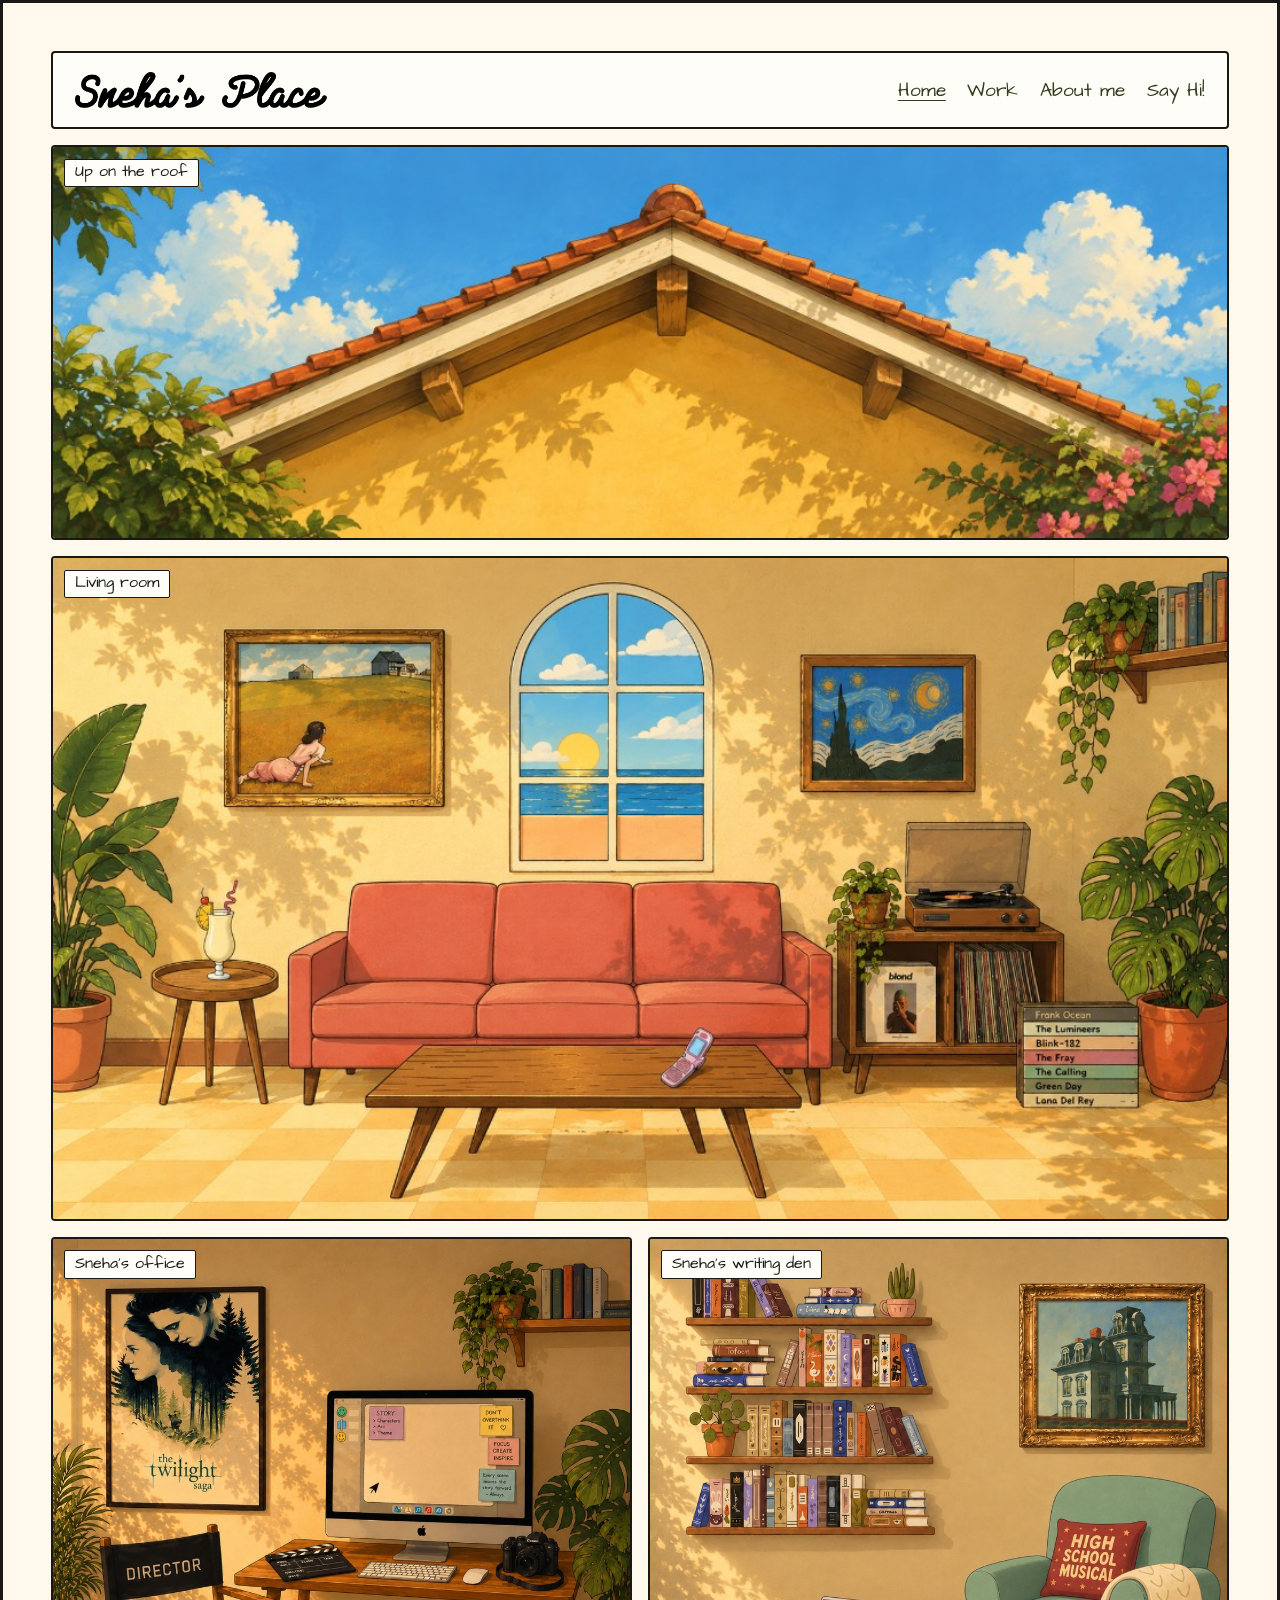
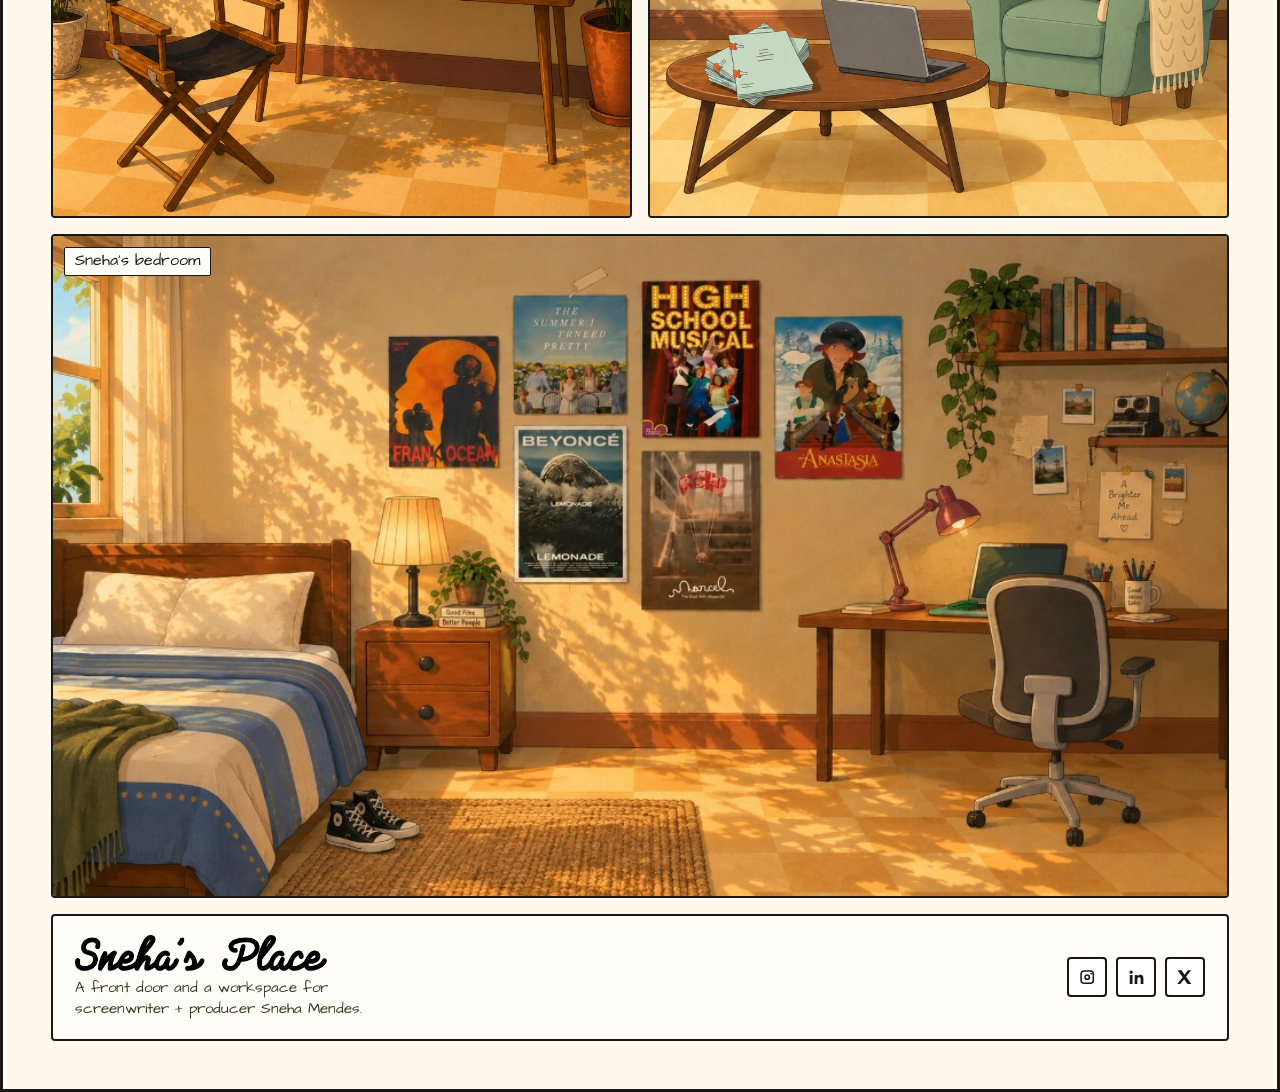
==== commit 005c5b4b: "Rename the nav to Say Hi! and refresh the contact page. Co-authored-by: Cursor <cursoragent@cursor.c" ====
--- a/index.html
+++ b/index.html
@@ -28,7 +28,7 @@
         <a href="index.html" aria-current="page">Home</a>
         <a href="work.html">Work</a>
         <a href="about.html">About me</a>
-        <a href="contact.html">Contact us</a>
+        <a href="contact.html">Say Hi!</a>
       </nav>
     </header>
 
--- a/css/styles.css
+++ b/css/styles.css
@@ -480,6 +480,74 @@
   background: var(--yellow-deep);
 }
 
+.contact-direct {
+  margin-top: 1.5rem;
+  max-width: 28rem;
+}
+
+.contact-direct p {
+  margin: 0 0 0.45rem;
+  font-family: var(--font-display);
+}
+
+.email-copy {
+  display: flex;
+  align-items: stretch;
+  gap: 0.55rem;
+}
+
+.email-copy a {
+  flex: 1;
+  min-width: 0;
+  display: flex;
+  align-items: center;
+  padding: 0.65rem 0.75rem;
+  background: #fff;
+  color: var(--ink);
+  border: 2px solid var(--ink);
+  border-radius: 0.7rem;
+  text-decoration: none;
+  overflow: hidden;
+  text-overflow: ellipsis;
+  white-space: nowrap;
+}
+
+.email-copy a:hover,
+.email-copy a:focus-visible {
+  background: #fff6dc;
+}
+
+.email-copy a:focus-visible {
+  outline: 3px solid var(--ink);
+  outline-offset: 2px;
+}
+
+.copy-email {
+  appearance: none;
+  flex: 0 0 auto;
+  margin: 0;
+  padding: 0.55rem 1.05rem 0.6rem;
+  background: var(--yellow);
+  color: var(--ink);
+  border: 2.5px solid var(--ink);
+  border-radius: 4px;
+  font-family: var(--font-display);
+  font-size: 1rem;
+  font-weight: 600;
+  cursor: pointer;
+  box-shadow: 3px 4px 0 var(--ink);
+}
+
+.copy-email:hover,
+.copy-email:focus-visible {
+  background: var(--yellow-deep);
+}
+
+.copy-email:focus-visible {
+  outline: 3px solid var(--ink);
+  outline-offset: 2px;
+}
+
 .back-out {
   display: inline-block;
   margin-top: 2rem;
@@ -1398,7 +1466,7 @@
   }
 
   .entrance-image {
-    object-position: center;
+    object-position: 72% 42%;
   }
 
   .entrance .entrance-overlay {
@@ -1407,12 +1475,17 @@
   }
 
   .entrance .entrance-cta {
+    top: auto;
+    left: 0.75rem;
+    right: 0.75rem;
+    bottom: 0.75rem;
+    width: auto;
+    max-width: none;
     white-space: normal;
     text-align: center;
-    max-width: calc(100% - 2rem);
     padding: 0.8rem 1.3rem;
     opacity: 1;
-    transform: translate(-50%, -50%) scale(1);
+    transform: none;
   }
 
   .room-enter .entrance-cta {
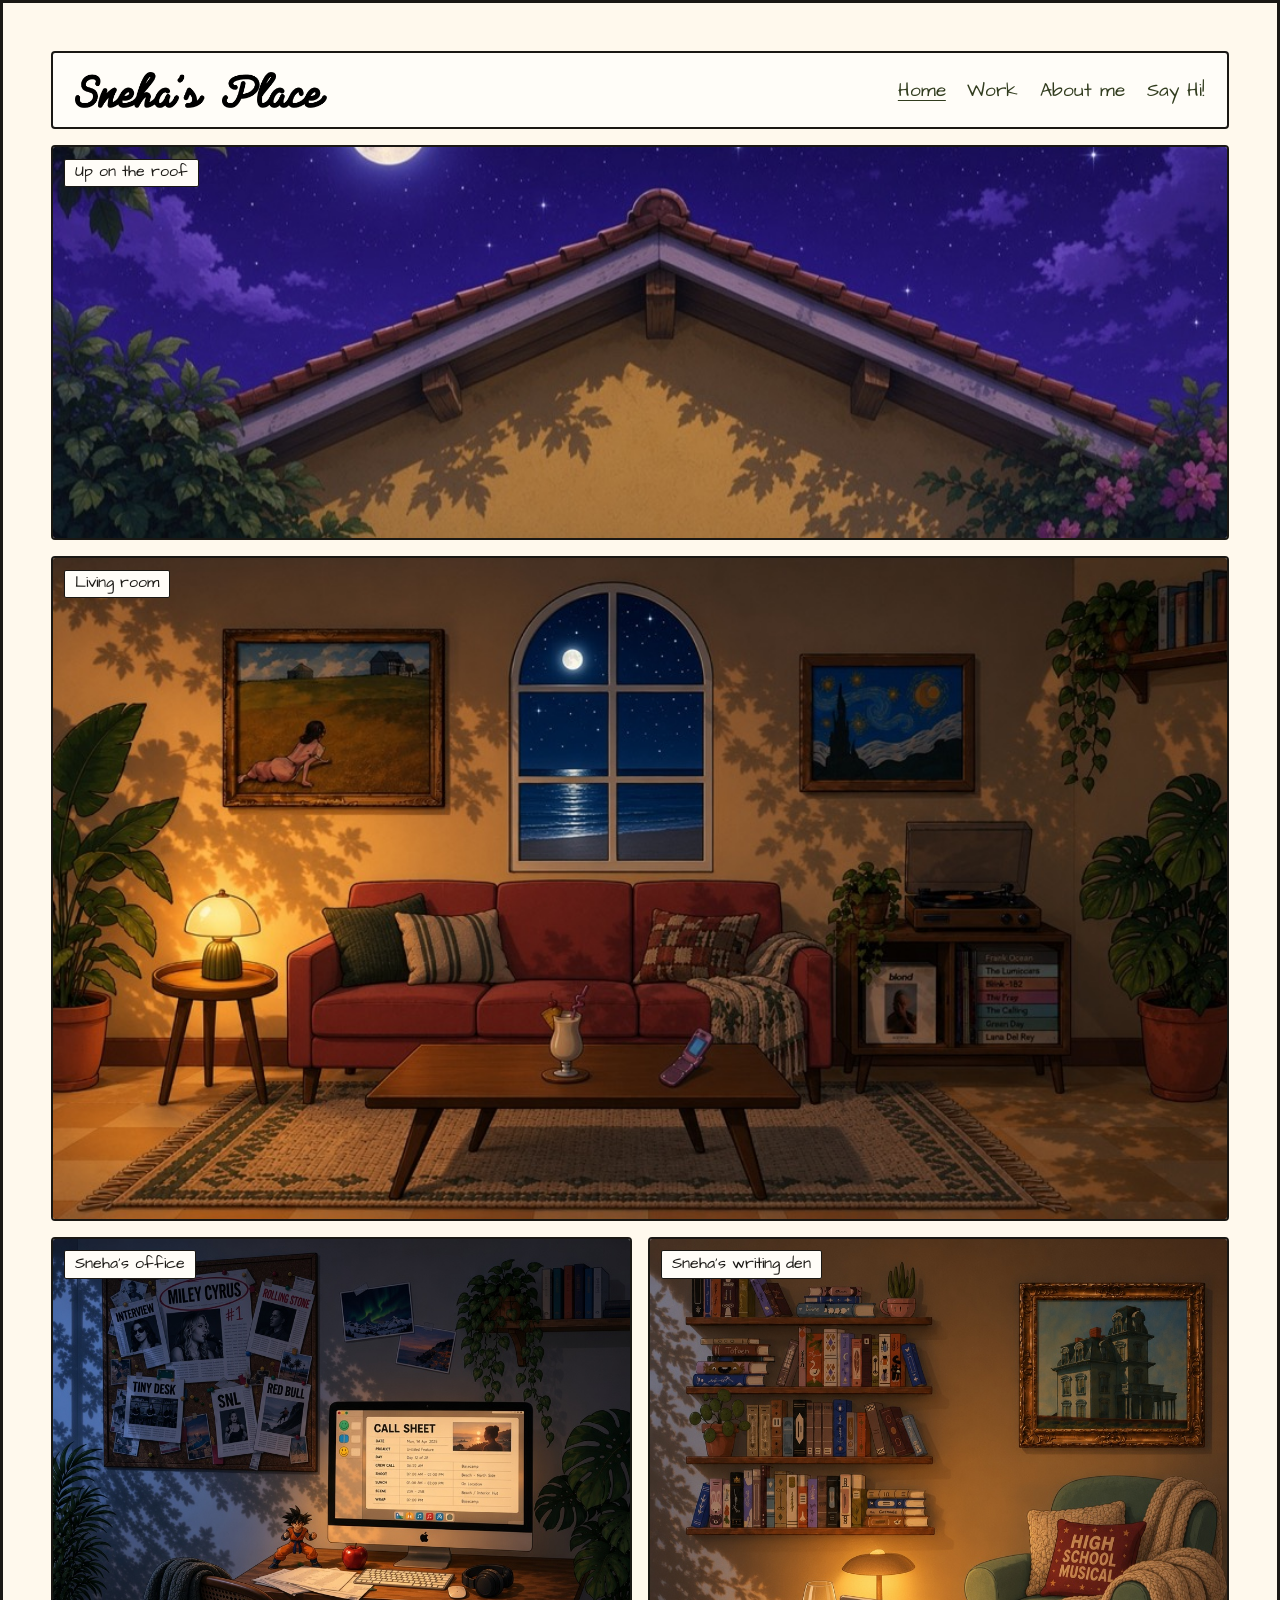
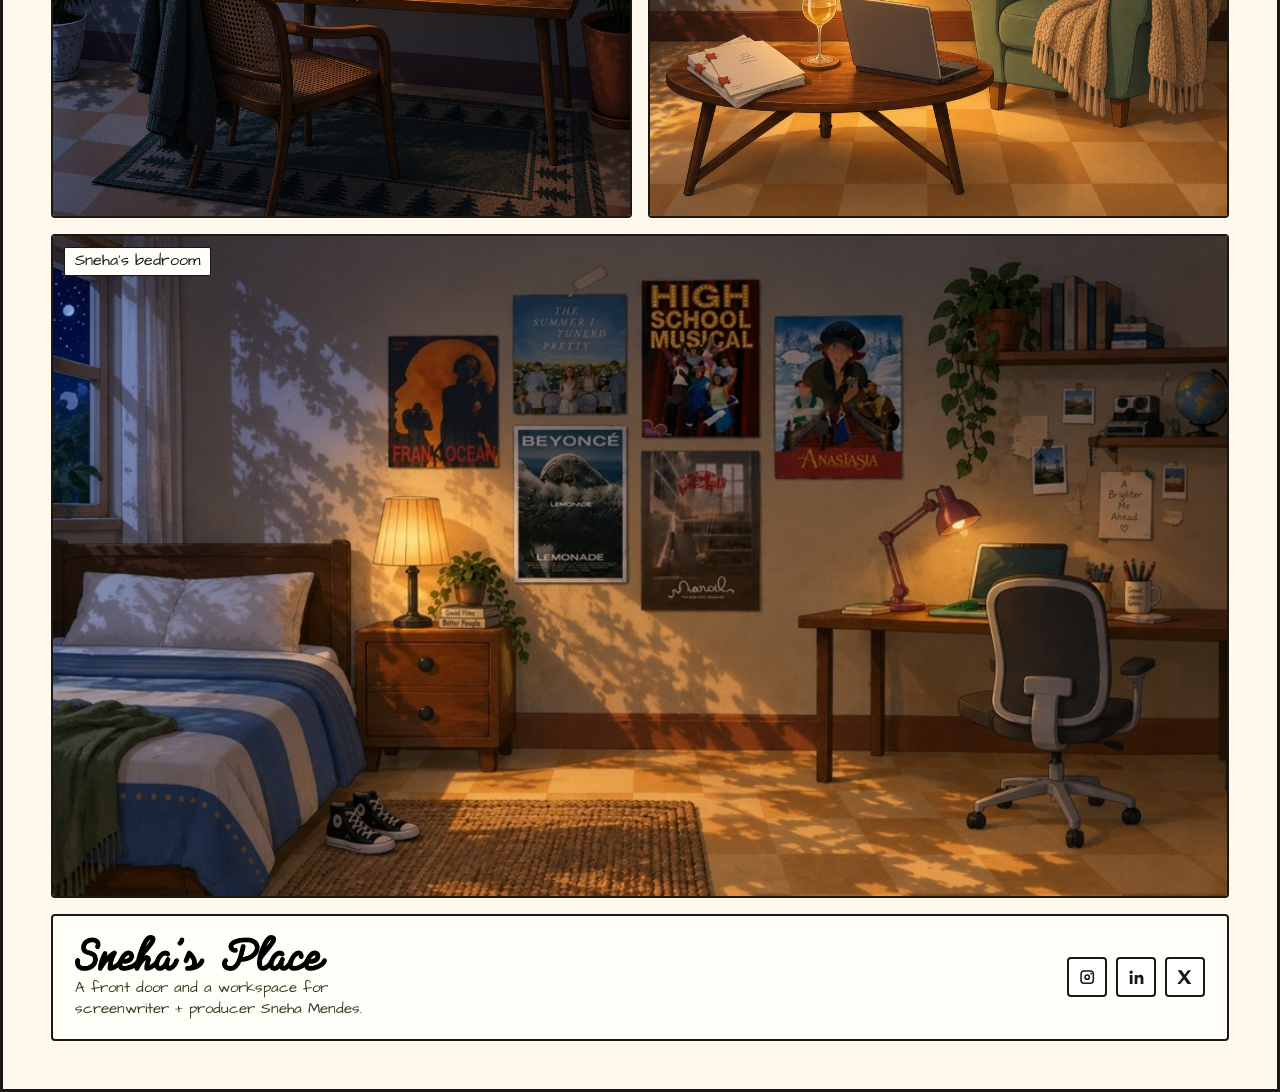
==== commit 0661f980: "Ship the doorbell entry, night rooms, and live work pages. The site now rings in at the Press bell, " ====
--- a/index.html
+++ b/index.html
@@ -14,7 +14,7 @@
       href="https://fonts.googleapis.com/css2?family=Architects+Daughter&display=swap"
       rel="stylesheet"
     />
-    <link rel="stylesheet" href="css/styles.css?v=window-note1" />
+    <link rel="stylesheet" href="css/styles.css?v=night-sky1" />
     <script>document.documentElement.classList.add("js");</script>
   </head>
   <body class="page-house">
@@ -34,16 +34,17 @@
 
     <main class="house">
       <div class="house-panel house-roof">
-        <img src="assets/room-roof-v3.png" alt="" width="1024" height="341" />
+        <img src="assets/room-roof-v3.png" data-night-src="assets/room-roof-v3-night.jpg" alt="" width="1024" height="341" />
         <span class="house-caption">Up on the roof</span>
       </div>
 
       <div class="house-panel house-living">
-        <img src="assets/room-living-v3.png" alt="" width="1024" height="576" />
+        <img src="assets/room-living-v4.jpg" data-night-src="assets/room-living-v4-night.jpg" alt="The living room, with paintings, a window to the beach, a piña colada, and a flip phone on the coffee table" width="1024" height="576" />
         <span class="house-caption">Living room</span>
         <button class="room-hotspot living-painting-left" type="button">
           <span class="visually-hidden">A note about the painting on the left</span>
           <span class="room-note">
+            <span class="room-note-label">The painting</span>
             It was the first painting that actually moved me, in my life. I
             like the emotion behind it. I like to see her keep going, despite
             the fact that everything she wants is so hard to reach.
@@ -52,17 +53,22 @@
         <button class="room-hotspot living-painting-right" type="button">
           <span class="visually-hidden">A note about the painting on the right</span>
           <span class="room-note">
+            <span class="room-note-label">The other painting</span>
             I didn’t care for this until I saw it in real life. It was
             mesmerizing
           </span>
         </button>
         <button class="room-hotspot living-window" type="button">
           <span class="visually-hidden">A note about the window</span>
-          <span class="room-note">I am from Goa, and this makes me feel at home</span>
+          <span class="room-note">
+            <span class="room-note-label">The window</span>
+            I am from Goa, and this makes me feel at home
+          </span>
         </button>
         <button class="room-hotspot living-drink" type="button">
           <span class="visually-hidden">A note about the piña colada</span>
           <span class="room-note">
+            <span class="room-note-label">Piña colada</span>
             The best drink you can drink and I think only the best Bartenders
             can make it. And I drank the best Pina Colada of my life at
             Attaboy in NYC
@@ -71,6 +77,7 @@
         <button class="room-hotspot living-phone" type="button">
           <span class="visually-hidden">A note about the phone on the table</span>
           <span class="room-note">
+            <span class="room-note-label">The phone</span>
             I miss when design looked like this. This was so cool to me,
             because now everything looks the same
           </span>
@@ -83,16 +90,72 @@
           href="work.html?filter=producer"
           aria-label="Producer work"
         >
-          <img src="assets/room-office-v3.png" alt="" width="1024" height="1024" />
+          <img src="assets/room-office-v4.jpg" data-night-src="assets/room-office-v4-night.jpg" alt="Sneha’s office, with a corkboard, a call sheet on the Mac, and a Goku figure on the desk" width="1024" height="1024" />
           <span class="entrance-overlay" aria-hidden="true"></span>
           <span class="entrance-cta" aria-hidden="true">Producer work</span>
         </a>
         <span class="house-caption">Sneha’s office</span>
-        <button class="room-hotspot office-hotspot" type="button">
-          <span class="visually-hidden">A note about the Twilight poster</span>
-          <span class="room-note">
-            This is an obsession I can’t shake; it went from ironic to
-            unironic and now it is my personality
+        <button class="room-hotspot office-interview" type="button">
+          <span class="visually-hidden">A note about the Interview clipping</span>
+          <span class="room-note">
+            <span class="room-note-label">Interview</span>
+          </span>
+        </button>
+        <button class="room-hotspot office-miley" type="button">
+          <span class="visually-hidden">A note about the Miley Cyrus clipping</span>
+          <span class="room-note">
+            <span class="room-note-label">Miley Cyrus</span>
+            Every year I make a list of 50 people I want to work with, and
+            she’s always #1.
+          </span>
+        </button>
+        <button class="room-hotspot office-rolling" type="button">
+          <span class="visually-hidden">A note about the Rolling Stone clipping</span>
+          <span class="room-note">
+            <span class="room-note-label">Rolling Stone</span>
+          </span>
+        </button>
+        <button class="room-hotspot office-tinydesk" type="button">
+          <span class="visually-hidden">A note about the Tiny Desk clipping</span>
+          <span class="room-note">
+            <span class="room-note-label">Tiny Desk</span>
+          </span>
+        </button>
+        <button class="room-hotspot office-snl" type="button">
+          <span class="visually-hidden">A note about the SNL clipping</span>
+          <span class="room-note">
+            <span class="room-note-label">SNL</span>
+          </span>
+        </button>
+        <button class="room-hotspot office-redbull" type="button">
+          <span class="visually-hidden">A note about the Red Bull clipping</span>
+          <span class="room-note">
+            <span class="room-note-label">Red Bull</span>
+          </span>
+        </button>
+        <button class="room-hotspot office-aurora" type="button">
+          <span class="visually-hidden">A note about the Northern Lights photos</span>
+          <span class="room-note">
+            <span class="room-note-label">The Northern Lights</span>
+            My Dream Destination
+          </span>
+        </button>
+        <button class="room-hotspot office-callsheet" type="button">
+          <span class="visually-hidden">A note about the call sheet on the computer</span>
+          <span class="room-note">
+            <span class="room-note-label">Call sheet</span>
+          </span>
+        </button>
+        <button class="room-hotspot office-goku" type="button">
+          <span class="visually-hidden">A note about the Goku figure</span>
+          <span class="room-note">
+            <span class="room-note-label">Goku</span>
+          </span>
+        </button>
+        <button class="room-hotspot office-headphones" type="button">
+          <span class="visually-hidden">A note about the headphones</span>
+          <span class="room-note">
+            <span class="room-note-label">Headphones</span>
           </span>
         </button>
       </div>
@@ -103,7 +166,7 @@
           href="work.html?filter=writing"
           aria-label="Writing work"
         >
-          <img src="assets/room-den-v3.png" alt="" width="1024" height="1024" />
+          <img src="assets/room-den-v4.jpg" data-night-src="assets/room-den-v4-night.jpg" alt="Sneha’s writing den, with bookshelves, a laptop on the coffee table, and a High School Musical pillow" width="1024" height="1024" />
           <span class="entrance-overlay" aria-hidden="true"></span>
           <span class="entrance-cta" aria-hidden="true">Writing work</span>
         </a>
@@ -112,20 +175,21 @@
 
       <div class="house-panel house-bedroom">
         <a href="about.html">
-          <img src="assets/room-bedroom-v4.png" alt="" width="1024" height="576" />
+          <img src="assets/room-bedroom-v4.png" data-night-src="assets/room-bedroom-v4-night.jpg" alt="" width="1024" height="576" />
         </a>
         <span class="house-caption">Sneha’s bedroom</span>
         <button class="room-hotspot bedroom-hsm" type="button">
           <span class="visually-hidden">A note about the High School Musical poster</span>
           <span class="room-note">
-            HIGH SCHOOL MUSICAL: Definitely formative for me — I used to
-            recreate scenes with my cousin where I was Troy and she was
-            Gabriella. A tween OBSESSION
+            <span class="room-note-label">High School Musical</span>
+            Definitely formative for me — I used to recreate scenes with my
+            cousin where I was Troy and she was Gabriella. A tween OBSESSION
           </span>
         </button>
         <button class="room-hotspot bedroom-tsitp" type="button">
           <span class="visually-hidden">A note about The Summer I Turned Pretty poster</span>
           <span class="room-note">
+            <span class="room-note-label">The Summer I Turned Pretty</span>
             I loved an obsession, as you can tell, and I love a fandom — I am
             part of all of them — but I love nothing more than a show that has
             the soundtrack to capture the exact moment of time we are in, and
@@ -136,6 +200,7 @@
         <button class="room-hotspot bedroom-lemonade" type="button">
           <span class="visually-hidden">A note about the Beyoncé Lemonade poster</span>
           <span class="room-note">
+            <span class="room-note-label">Lemonade</span>
             This concept album made me take high-concept music videos seriously,
             like they were short films
           </span>
@@ -159,7 +224,21 @@
         </a>
       </nav>
     </footer>
+    <aside class="welcome-note" hidden>
+      <button type="button" class="welcome-note-close" aria-label="Dismiss">
+        <span aria-hidden="true">×</span>
+      </button>
+      <p>
+        Hi, welcome to my place! I’ve hidden little bits of me around the
+        house.
+        <span class="welcome-note-hover">Hover over things to find them.</span>
+        <span class="welcome-note-tap">Tap things to find them.</span>
+      </p>
+      <p class="welcome-note-sign">x Sneha</p>
+    </aside>
     <script src="js/site-menu.js"></script>
     <script src="js/room-enter.js"></script>
+    <script src="js/welcome-note.js"></script>
+    <script src="js/day-night.js"></script>
   </body>
 </html>
--- a/css/styles.css
+++ b/css/styles.css
@@ -205,7 +205,7 @@
   display: block;
   overflow: hidden;
   border-radius: 4px;
-  cursor: pointer;
+  cursor: default;
   color: inherit;
   text-decoration: none;
   user-select: none;
@@ -248,6 +248,158 @@
   pointer-events: none;
 }
 
+.doorbell-prompt {
+  position: absolute;
+  inset: auto 0.9rem 0.9rem auto;
+  z-index: 4;
+  margin: 0;
+  width: min(20rem, calc(100% - 1.8rem));
+  background: #fffdf8;
+  border: 2.5px solid var(--ink);
+  border-radius: 4px;
+  padding: 0.95rem 1.1rem 1.05rem;
+  color: var(--ink);
+  pointer-events: none;
+  transition: opacity var(--duration) var(--ease);
+}
+
+.doorbell-prompt-title {
+  margin: 0;
+  font-family: var(--font-display);
+  font-size: clamp(1.2rem, 2.1vw, 1.55rem);
+  font-weight: 700;
+  line-height: 1.1;
+}
+
+.doorbell-prompt-copy {
+  margin: 0.45rem 0 0;
+  font-family: var(--font-body);
+  font-size: clamp(0.95rem, 1.5vw, 1.12rem);
+  font-weight: 400;
+  line-height: 1.4;
+}
+
+.doorbell-spot {
+  position: absolute;
+  z-index: 5;
+}
+
+.doorbell {
+  position: absolute;
+  inset: 0;
+  z-index: 1;
+  margin: 0;
+  padding: 0;
+  border: 0;
+  background: transparent;
+  cursor: pointer;
+}
+
+.doorbell:focus {
+  outline: none;
+}
+
+.doorbell:focus-visible {
+  outline: 3px solid var(--ink);
+  outline-offset: 2px;
+}
+
+.doorbell-note {
+  position: absolute;
+  left: 50%;
+  top: auto;
+  bottom: 118%;
+  z-index: 6;
+  width: max-content;
+  max-width: min(16.5rem, 72vw);
+  margin: 0;
+  padding: 1rem 1.15rem 1.05rem;
+  background: #fff;
+  color: var(--ink);
+  border: 2.5px solid var(--ink);
+  border-radius: 4px;
+  font-family: var(--font-body);
+  font-size: 14px;
+  font-weight: 400;
+  line-height: 1.35;
+  letter-spacing: -0.015em;
+  text-align: left;
+  opacity: 0;
+  transform: translate(-50%, 8px);
+  pointer-events: none;
+  transition:
+    opacity var(--duration) var(--ease),
+    transform var(--duration) var(--ease);
+}
+
+.doorbell-note p {
+  margin: 0;
+}
+
+.doorbell-note .room-note-label {
+  margin-bottom: 0.4rem;
+}
+
+.doorbell-enter {
+  display: inline-block;
+  margin-top: 0.75rem;
+  padding: 0.48rem 0.9rem 0.52rem;
+  background: var(--yellow);
+  color: var(--ink);
+  border: 2.5px solid var(--ink);
+  border-radius: 4px;
+  box-shadow: 3px 4px 0 var(--ink);
+  font-family: var(--font-display);
+  font-size: 1rem;
+  font-weight: 600;
+  line-height: 1.1;
+  text-decoration: none;
+}
+
+.doorbell-enter:hover,
+.doorbell-enter:focus-visible {
+  background: var(--yellow-deep);
+}
+
+.doorbell-enter:focus-visible {
+  outline: 3px solid var(--ink);
+  outline-offset: 2px;
+}
+
+.entrance.is-open {
+  overflow: visible;
+}
+
+.entrance.is-open .doorbell-prompt {
+  opacity: 0;
+  pointer-events: none;
+}
+
+.entrance.is-open .doorbell-note {
+  opacity: 1;
+  transform: translate(-50%, 0);
+  pointer-events: auto;
+}
+
+html:not(.js) .doorbell,
+html:not(.js) .doorbell-prompt {
+  display: none;
+}
+
+html:not(.js) .doorbell-spot {
+  inset: auto 0.9rem 0.9rem auto;
+  width: auto;
+  height: auto;
+}
+
+html:not(.js) .doorbell-note {
+  position: static;
+  width: min(16.5rem, calc(100% - 1.8rem));
+  opacity: 1;
+  transform: none;
+  pointer-events: auto;
+}
+
 .entrance-overlay {
   position: absolute;
   inset: 0;
@@ -260,72 +412,69 @@
 
 .entrance-cta {
   position: absolute;
-  top: 50%;
-  left: 50%;
+  top: auto;
+  left: 0.75rem;
+  right: 0.75rem;
+  bottom: 0.75rem;
   z-index: 2;
   display: inline-block;
-  padding: 0.88rem 2.15rem 0.95rem;
-  background: var(--yellow);
+  width: auto;
+  max-width: none;
+  padding: 0.72rem 1.55rem 0.78rem;
+  background: #fff;
   color: var(--ink);
   border: 2.5px solid var(--ink);
   border-radius: 4px;
   font-family: var(--font-display);
-  font-size: clamp(1.35rem, 3.4vw, 2.05rem);
+  font-size: clamp(1.05rem, 2.4vw, 1.55rem);
   font-weight: 600;
   letter-spacing: 0.01em;
   line-height: 1.1;
+  text-align: center;
   white-space: nowrap;
   box-shadow: 3px 4px 0 var(--ink);
   pointer-events: none;
   opacity: 0;
-  transform: translate(-50%, calc(-50% + 10px)) scale(0.95);
+  transform: translateY(8px) scale(0.98);
   transition:
     opacity var(--duration) var(--ease),
     transform var(--duration) var(--ease),
     background-color var(--duration) var(--ease);
 }
 
-.entrance:hover .entrance-overlay,
-.entrance:focus-visible .entrance-overlay {
+html:not(.js) .entrance:hover .entrance-overlay,
+html:not(.js) .entrance:focus-within .entrance-overlay {
+  opacity: 0;
+}
+
+html:not(.js) .entrance:hover .entrance-cta,
+html:not(.js) .entrance:focus-within .entrance-cta {
   opacity: 1;
-}
-
-.entrance:hover .entrance-cta,
-.entrance:focus-visible .entrance-cta {
-  opacity: 1;
-  transform: translate(-50%, -50%) scale(1);
-}
-
-.entrance:hover .entrance-cta {
-  background: var(--yellow-deep);
+  transform: translateY(0) scale(1);
+}
+
+html:not(.js) .entrance:hover .entrance-cta {
+  background: #fff6dc;
 }
 
 @media (hover: none), (pointer: coarse) {
-  .entrance .entrance-overlay {
+  html:not(.js) .entrance .entrance-cta {
     opacity: 1;
-    background: var(--overlay-mobile);
-  }
-
-  .entrance .entrance-cta {
-    opacity: 1;
-    transform: translate(-50%, -50%) scale(1);
-  }
-
-  .entrance:focus-visible .entrance-overlay {
-    background: var(--overlay);
+    transform: none;
   }
 }
 
 @media (prefers-reduced-motion: reduce) {
   .entrance-overlay,
-  .entrance-cta {
+  .entrance-cta,
+  .doorbell-prompt,
+  .doorbell-note {
     transition: opacity 160ms linear;
   }
 
   .entrance-cta,
-  .entrance:hover .entrance-cta,
-  .entrance:focus-visible .entrance-cta {
-    transform: translate(-50%, -50%) scale(1);
+  html:not(.js) .entrance:hover .entrance-cta {
+    transform: translateY(0) scale(1);
   }
 
   .room-enter:hover .entrance-cta,
@@ -449,7 +598,8 @@
 }
 
 .contact-form input,
-.contact-form textarea {
+.contact-form textarea,
+.contact-form select {
   font: inherit;
   padding: 0.65rem 0.7rem;
   border: 2px solid var(--ink);
@@ -457,7 +607,17 @@
   background: #fffdf8;
 }
 
-.contact-form button {
+.contact-form select {
+  appearance: none;
+  background-image: url("data:image/svg+xml,%3Csvg xmlns='http://www.w3.org/2000/svg' width='12' height='8' viewBox='0 0 12 8'%3E%3Cpath fill='%231a1814' d='M1 1.2 6 6.8 11 1.2'/%3E%3C/svg%3E");
+  background-repeat: no-repeat;
+  background-position: right 0.85rem center;
+  background-size: 0.75rem 0.5rem;
+  padding-right: 2.2rem;
+  cursor: pointer;
+}
+
+.contact-form > button {
   justify-self: start;
   appearance: none;
   margin: 0;
@@ -475,77 +635,85 @@
   box-shadow: 3px 4px 0 var(--ink);
 }
 
-.contact-form button:hover,
-.contact-form button:focus-visible {
+.contact-form > button:hover,
+.contact-form > button:focus-visible {
   background: var(--yellow-deep);
 }
 
 .contact-direct {
+  display: flex;
+  align-items: center;
+  flex-wrap: nowrap;
+  gap: 0.4rem;
   margin-top: 1.5rem;
   max-width: 28rem;
-}
-
-.contact-direct p {
-  margin: 0 0 0.45rem;
   font-family: var(--font-display);
-}
-
-.email-copy {
-  display: flex;
-  align-items: stretch;
-  gap: 0.55rem;
-}
-
-.email-copy a {
-  flex: 1;
-  min-width: 0;
-  display: flex;
-  align-items: center;
-  padding: 0.65rem 0.75rem;
-  background: #fff;
+  white-space: nowrap;
+}
+
+.contact-direct a {
   color: var(--ink);
-  border: 2px solid var(--ink);
-  border-radius: 0.7rem;
-  text-decoration: none;
-  overflow: hidden;
-  text-overflow: ellipsis;
-  white-space: nowrap;
-}
-
-.email-copy a:hover,
-.email-copy a:focus-visible {
-  background: #fff6dc;
-}
-
-.email-copy a:focus-visible {
-  outline: 3px solid var(--ink);
-  outline-offset: 2px;
+  text-underline-offset: 0.18em;
+}
+
+.contact-direct a:hover,
+.contact-direct a:focus-visible {
+  color: var(--olive);
 }
 
 .copy-email {
   appearance: none;
-  flex: 0 0 auto;
+  display: inline-flex;
+  align-items: center;
+  justify-content: center;
+  width: 1.6rem;
+  height: 1.6rem;
   margin: 0;
-  padding: 0.55rem 1.05rem 0.6rem;
-  background: var(--yellow);
+  padding: 0;
+  background: none;
+  border: 0;
   color: var(--ink);
-  border: 2.5px solid var(--ink);
-  border-radius: 4px;
-  font-family: var(--font-display);
-  font-size: 1rem;
-  font-weight: 600;
   cursor: pointer;
-  box-shadow: 3px 4px 0 var(--ink);
+}
+
+.copy-email svg {
+  display: block;
+  width: 1.05rem;
+  height: 1.05rem;
+  fill: currentColor;
 }
 
 .copy-email:hover,
 .copy-email:focus-visible {
-  background: var(--yellow-deep);
+  color: var(--olive);
 }
 
 .copy-email:focus-visible {
-  outline: 3px solid var(--ink);
+  outline: 2px solid var(--ink);
   outline-offset: 2px;
+}
+
+.copy-flash {
+  min-height: 1em;
+  font-size: 0.82rem;
+  color: var(--olive);
+  opacity: 0;
+  transform: translateY(2px);
+  transition:
+    opacity 160ms var(--ease),
+    transform 160ms var(--ease);
+}
+
+.copy-flash.is-on {
+  opacity: 1;
+  transform: translateY(0);
+}
+
+.contact-success {
+  max-width: 22rem;
+  margin: 0;
+  font-size: 1.15rem;
+  line-height: 1.5;
 }
 
 .back-out {
@@ -602,6 +770,7 @@
   display: flex;
   flex-wrap: wrap;
   gap: 12px;
+  margin-top: 1rem;
 }
 
 .chip {
@@ -639,10 +808,18 @@
   display: none;
 }
 
+.work-grid {
+  display: grid;
+  grid-template-columns: 1fr;
+  gap: 16px;
+  margin-top: 1rem;
+}
+
 .page-about {
   position: relative;
-  height: 100dvh;
-  overflow: hidden;
+  height: auto;
+  min-height: 100dvh;
+  overflow: auto;
 }
 
 .page-contact {
@@ -653,8 +830,8 @@
 }
 
 .page-about .inner-main {
-  min-height: 0;
-  overflow: hidden;
+  min-height: auto;
+  overflow: visible;
   padding: 0;
   background: none;
   border: none;
@@ -684,8 +861,8 @@
 
 .know-me-copy {
   display: flex;
-  align-items: center;
-  padding: 2.6rem 2.2rem;
+  align-items: flex-start;
+  padding: 1.7rem 1.8rem;
   background: var(--yellow);
 }
 
@@ -718,15 +895,15 @@
 
 .know-me-lines {
   display: grid;
-  gap: 1.35rem;
+  gap: 0.9rem;
   max-width: 36rem;
 }
 
 .know-me-lines p {
   margin: 0;
   font-family: var(--font-body);
-  font-size: clamp(1rem, 1.7vw, 1.22rem);
-  line-height: 1.7;
+  font-size: clamp(0.95rem, 1.55vw, 1.15rem);
+  line-height: 1.55;
 }
 
 .blank {
@@ -830,63 +1007,99 @@
 }
 
 .work-card {
-  background: #fff;
+  background: #fffdf8;
   border: 2px solid var(--ink);
   border-radius: 4px;
-  padding: 14px;
+  overflow: hidden;
+  transition:
+    transform var(--duration) var(--ease),
+    box-shadow var(--duration) var(--ease);
 }
 
 .work-card-link {
-  display: block;
+  display: grid;
+  grid-template-columns: minmax(0, 2fr) minmax(0, 3fr);
+  grid-template-areas: "copy still";
+  align-items: stretch;
+  min-height: 23rem;
   color: inherit;
   text-decoration: none;
   cursor: pointer;
 }
 
-.work-card:has(.work-card-link):hover,
-.work-card:has(.work-card-link:focus-visible) {
-  background: #fffdf8;
+.work-card-copy {
+  grid-area: copy;
+  display: flex;
+  flex-direction: column;
+  padding: 1.45rem 1.4rem 1.5rem 1.55rem;
+  border-right: 2px solid var(--ink);
+}
+
+.work-card-copy h2 {
+  margin: 0;
+  font-family: var(--font-display);
+  font-size: clamp(1.25rem, 2.4vw, 1.7rem);
+  font-weight: 700;
+  letter-spacing: -0.015em;
+  line-height: 1.15;
+}
+
+.work-card-roles {
+  display: flex;
+  flex-wrap: wrap;
+  gap: 0.35rem;
+  margin: auto 0 0;
+}
+
+.role-tag {
+  display: inline-block;
+  padding: 0.12rem 0.45rem 0.16rem;
+  background: var(--cream);
+  color: var(--ink);
+  border: 1.5px solid var(--ink);
+  border-radius: 2px;
+  font-family: var(--font-display);
+  font-size: 0.78rem;
+  font-weight: 600;
+  line-height: 1.2;
+}
+
+.work-card-desc {
+  margin: 0.85rem 0 0;
+  font-size: 1rem;
+  line-height: 1.45;
+}
+
+.work-card-credits {
+  margin: 0.75rem 0 0;
+  font-size: 0.92rem;
+  line-height: 1.45;
+}
+
+.work-card-still {
+  grid-area: still;
+  position: relative;
+  min-height: 23rem;
+}
+
+.work-card-still img {
+  position: absolute;
+  inset: 0;
+  width: 100%;
+  height: 100%;
+  object-fit: cover;
+  border-radius: 0;
+}
+
+.work-card:hover,
+.work-card:focus-within {
+  transform: translate(-3px, -4px);
+  box-shadow: 3px 4px 0 var(--ink);
 }
 
 .work-card-link:focus-visible {
   outline: 3px solid var(--ink);
-  outline-offset: 4px;
-}
-
-.work-card img {
-  width: 100%;
-  height: auto;
-  aspect-ratio: 21 / 9;
-  object-fit: cover;
-  border-radius: 4px;
-}
-
-.work-card-meta {
-  display: flex;
-  justify-content: space-between;
-  align-items: flex-start;
-  gap: 1.5rem;
-  padding: 0.95rem 0.15rem 0.2rem;
-}
-
-.work-card-meta h2 {
-  margin: 0;
-  font-family: var(--font-body);
-  font-size: 20px;
-  font-weight: 800;
-  letter-spacing: 0.04em;
-  text-transform: uppercase;
-  line-height: 1.3;
-  -webkit-text-stroke: 0.45px currentColor;
-}
-
-.work-card-credits {
-  margin: 0;
-  text-align: right;
-  font-family: var(--font-body);
-  font-size: calc(0.82rem + 2px);
-  line-height: 1.5;
-  flex: 0 0 auto;
+  outline-offset: -3px;
 }
 
 .project-intro {
@@ -1062,45 +1275,108 @@
 }
 
 .living-painting-left {
-  left: 7%;
+  left: 13.5%;
+  top: 8%;
+  width: 19%;
+  height: 32%;
+}
+
+.living-painting-right {
+  left: 63.5%;
+  top: 11%;
+  width: 14.5%;
+  height: 26%;
+}
+
+.living-window {
+  left: 39.2%;
+  top: 5%;
+  width: 16.5%;
+  height: 40%;
+}
+
+.living-drink {
+  left: 43%;
+  top: 64%;
+  width: 8%;
+  height: 14%;
+}
+
+.living-phone {
+  left: 53%;
+  top: 69%;
+  width: 8%;
+  height: 12%;
+}
+
+.office-interview {
+  left: 10%;
+  top: 8%;
+  width: 11%;
+  height: 15%;
+}
+
+.office-miley {
+  left: 20%;
+  top: 5%;
+  width: 17%;
+  height: 20%;
+}
+
+.office-rolling {
+  left: 36%;
   top: 6%;
-  width: 21%;
-  height: 34%;
-}
-
-.living-painting-right {
-  left: 65%;
-  top: 11%;
-  width: 16%;
-  height: 24%;
-}
-
-.living-window {
-  left: 38.8%;
-  top: 2.5%;
-  width: 17%;
-  height: 38%;
-}
-
-.living-drink {
-  left: 6%;
-  top: 47%;
+  width: 12%;
+  height: 16%;
+}
+
+.office-tinydesk {
+  left: 10%;
+  top: 24%;
   width: 13%;
-  height: 24%;
-}
-
-.living-phone {
-  left: 45%;
-  top: 70%;
+  height: 15%;
+}
+
+.office-snl {
+  left: 23%;
+  top: 26%;
   width: 12%;
   height: 14%;
 }
 
-.office-hotspot {
-  left: 10%;
-  top: 4%;
-  width: 26%;
-  height: 46%;
+.office-redbull {
+  left: 35%;
+  top: 24%;
+  width: 13%;
+  height: 15%;
+}
+
+.office-aurora {
+  left: 50%;
+  top: 7%;
+  width: 16%;
+  height: 16%;
+}
+
+.office-callsheet {
+  left: 49%;
+  top: 31%;
+  width: 32%;
+  height: 26%;
+}
+
+.office-goku {
+  left: 40%;
+  top: 48%;
+  width: 12%;
+  height: 14%;
+}
+
+.office-headphones {
+  left: 70%;
+  top: 54%;
+  width: 11%;
+  height: 8%;
 }
 
 .bedroom-hsm {
@@ -1172,6 +1448,16 @@
     transform var(--duration) var(--ease);
 }
 
+.room-note-label {
+  display: block;
+  margin: 0 0 0.4rem;
+  font-family: var(--font-display);
+  font-size: 1.08rem;
+  font-weight: 700;
+  line-height: 1.15;
+  letter-spacing: 0;
+}
+
 .living-painting-left .room-note {
   top: 108%;
 }
@@ -1191,9 +1477,11 @@
 }
 
 .living-drink .room-note {
-  top: 8%;
-  left: 108%;
+  top: auto;
+  bottom: 120%;
+  left: 50%;
   width: min(18rem, 360%);
+  transform: translate(-50%, 8px);
 }
 
 .living-phone .room-note {
@@ -1205,9 +1493,40 @@
   transform: translate(-50%, 8px);
 }
 
-.office-hotspot .room-note {
-  top: 58%;
-  width: min(17rem, 210%);
+.office-interview .room-note,
+.office-miley .room-note,
+.office-rolling .room-note,
+.office-tinydesk .room-note,
+.office-snl .room-note,
+.office-redbull .room-note {
+  top: 108%;
+  left: 0;
+  width: max-content;
+  max-width: min(18rem, 280%);
+}
+
+.office-aurora .room-note {
+  top: 108%;
+  left: 0;
+  width: max-content;
+  max-width: min(16rem, 220%);
+}
+
+.office-callsheet .room-note {
+  top: auto;
+  bottom: 108%;
+  left: 0;
+  width: max-content;
+  max-width: min(14rem, 160%);
+}
+
+.office-goku .room-note,
+.office-headphones .room-note {
+  top: auto;
+  bottom: 115%;
+  left: 50%;
+  width: max-content;
+  transform: translate(-50%, 8px);
 }
 
 .bedroom-hsm .room-note {
@@ -1251,6 +1570,8 @@
 
 .living-phone:hover .room-note,
 .living-phone:focus-visible .room-note,
+.living-drink:hover .room-note,
+.living-drink:focus-visible .room-note,
 .living-window:hover .room-note,
 .living-window:focus-visible .room-note,
 .bedroom-hsm:hover .room-note,
@@ -1258,7 +1579,11 @@
 .bedroom-tsitp:hover .room-note,
 .bedroom-tsitp:focus-visible .room-note,
 .bedroom-lemonade:hover .room-note,
-.bedroom-lemonade:focus-visible .room-note {
+.bedroom-lemonade:focus-visible .room-note,
+.office-goku:hover .room-note,
+.office-goku:focus-visible .room-note,
+.office-headphones:hover .room-note,
+.office-headphones:focus-visible .room-note {
   transform: translate(-50%, 0);
 }
 
@@ -1466,15 +1791,35 @@
   }
 
   .entrance-image {
-    object-position: 72% 42%;
+    object-position: 42% 48%;
+  }
+
+  .doorbell-prompt {
+    right: 0.7rem;
+    bottom: 0.7rem;
+    width: min(16.5rem, calc(100% - 1.4rem));
+    padding: 0.8rem 0.9rem 0.9rem;
+  }
+
+  .doorbell-prompt-title {
+    font-size: 1.15rem;
+  }
+
+  .doorbell-note {
+    max-width: min(15rem, 78vw);
   }
 
   .entrance .entrance-overlay {
+    opacity: 0;
+  }
+
+  html:not(.js) .entrance .entrance-overlay {
     opacity: 1;
     background: var(--overlay-mobile);
   }
 
-  .entrance .entrance-cta {
+  .entrance .entrance-cta,
+  html:not(.js) .entrance .entrance-cta {
     top: auto;
     left: 0.75rem;
     right: 0.75rem;
@@ -1484,8 +1829,11 @@
     white-space: normal;
     text-align: center;
     padding: 0.8rem 1.3rem;
+    transform: none;
+  }
+
+  html:not(.js) .entrance .entrance-cta {
     opacity: 1;
-    transform: none;
   }
 
   .room-enter .entrance-cta {
@@ -1506,13 +1854,23 @@
     transform: translateY(0) scale(1);
   }
 
-  .work-card-meta {
-    flex-direction: column;
-    gap: 0.65rem;
-  }
-
-  .work-card-credits {
-    text-align: left;
+  .work-card-link {
+    grid-template-columns: 1fr;
+    grid-template-areas:
+      "still"
+      "copy";
+    min-height: 0;
+  }
+
+  .work-card-copy {
+    border-right: 0;
+    border-top: 2px solid var(--ink);
+    padding: 1.15rem 1.15rem 1.2rem;
+  }
+
+  .work-card-still {
+    min-height: 0;
+    aspect-ratio: 16 / 9;
   }
 
   .snapshots {
@@ -1578,31 +1936,33 @@
   }
 
   .living-painting-left {
-    width: 28%;
-    height: 32%;
+    width: 24%;
+    height: 34%;
   }
 
   .living-painting-right {
-    width: 22%;
+    width: 18%;
+    height: 26%;
   }
 
   .living-window {
     width: 20%;
-    height: 36%;
+    height: 38%;
   }
 
   .living-drink {
-    width: 18%;
+    width: 14%;
+    height: 18%;
   }
 
   .living-phone {
-    width: 16%;
+    width: 13%;
     height: 16%;
   }
 
-  .office-hotspot {
-    width: 40%;
-    height: 48%;
+  .office-callsheet {
+    width: 38%;
+    height: 28%;
   }
 
   .bedroom-hsm {
@@ -1630,3 +1990,179 @@
     height: 24%;
   }
 }
+
+.welcome-note {
+  position: fixed;
+  right: 1.15rem;
+  bottom: 1.15rem;
+  z-index: 20;
+  width: min(16.8rem, calc(100vw - 2.2rem));
+  padding: 1.15rem 1.7rem 0.95rem 1.1rem;
+  background: #ffe56a;
+  color: var(--ink);
+  border: 0;
+  border-radius: 1px;
+  box-shadow:
+    1px 2px 0 rgba(26, 24, 20, 0.12),
+    3px 8px 16px rgba(26, 24, 20, 0.16);
+  font-family: var(--font-body);
+  font-size: 0.98rem;
+  line-height: 1.4;
+  clip-path: polygon(
+    0% 0%,
+    100% 0.6%,
+    99.4% 96.2%,
+    93% 100%,
+    5% 98.4%,
+    0% 94.5%
+  );
+  opacity: 0;
+  transform: rotate(-3.2deg) translateY(12px);
+  pointer-events: none;
+  transition:
+    opacity var(--duration) var(--ease),
+    transform var(--duration) var(--ease);
+}
+
+.welcome-note::before {
+  content: "";
+  position: absolute;
+  top: 0.15rem;
+  left: 50%;
+  width: 2.55rem;
+  height: 0.72rem;
+  background: rgba(255, 253, 248, 0.52);
+  border: 1px solid rgba(26, 24, 20, 0.12);
+  transform: translateX(-50%) rotate(1.5deg);
+}
+
+.welcome-note.is-open {
+  opacity: 1;
+  transform: rotate(-3.2deg) translateY(0);
+  pointer-events: auto;
+}
+
+.welcome-note p {
+  margin: 0;
+}
+
+.welcome-note-sign {
+  margin-top: 0.7rem;
+  font-size: 1.02rem;
+}
+
+.welcome-note-tap {
+  display: none;
+}
+
+@media (hover: none), (pointer: coarse) {
+  .welcome-note-hover {
+    display: none;
+  }
+
+  .welcome-note-tap {
+    display: inline;
+  }
+}
+
+.welcome-note-close {
+  appearance: none;
+  position: absolute;
+  top: 0.35rem;
+  right: 0.4rem;
+  width: 1.5rem;
+  height: 1.5rem;
+  margin: 0;
+  padding: 0;
+  border: 0;
+  background: none;
+  color: var(--ink);
+  font-size: 1.2rem;
+  line-height: 1;
+  cursor: pointer;
+}
+
+.welcome-note-close:hover,
+.welcome-note-close:focus-visible {
+  color: var(--olive);
+}
+
+.welcome-note-close:focus-visible {
+  outline: 2px solid var(--ink);
+  outline-offset: 1px;
+}
+
+@media (prefers-reduced-motion: reduce) {
+  .welcome-note,
+  .welcome-note.is-open {
+    transform: rotate(-3.2deg);
+  }
+}
+
+/* ---------- Work content from the CMS ---------- */
+.work-empty {
+  margin: 0;
+  padding: 1.4rem 1.6rem;
+  background: #fffdf8;
+  border: 2px solid var(--ink);
+  border-radius: 4px;
+}
+
+.work-card-meta {
+  margin: 0.6rem 0 0;
+  font-size: 0.85rem;
+  opacity: 0.8;
+}
+
+.work-card-roles {
+  padding-top: 0.9rem;
+}
+
+.project-page {
+  display: grid;
+  gap: 16px;
+  margin-top: 1rem;
+}
+
+.project-roles {
+  margin: 0 0 0.9rem;
+  padding-top: 0;
+}
+
+.project-logline {
+  margin: 0 0 1rem;
+  font-size: 1.1rem;
+  line-height: 1.5;
+}
+
+.project-about {
+  max-width: 42rem;
+  margin: 0 0 1.1rem;
+  line-height: 1.6;
+}
+
+.project-about p {
+  margin: 0 0 0.8rem;
+}
+
+.project-video {
+  position: relative;
+  aspect-ratio: 16 / 9;
+  overflow: hidden;
+  background: var(--ink);
+  border: 2px solid var(--ink);
+  border-radius: 4px;
+}
+
+.project-video iframe {
+  position: absolute;
+  inset: 0;
+  width: 100%;
+  height: 100%;
+  border: 0;
+}
+
+.project-watch {
+  margin: 0;
+  font-family: var(--font-display);
+}
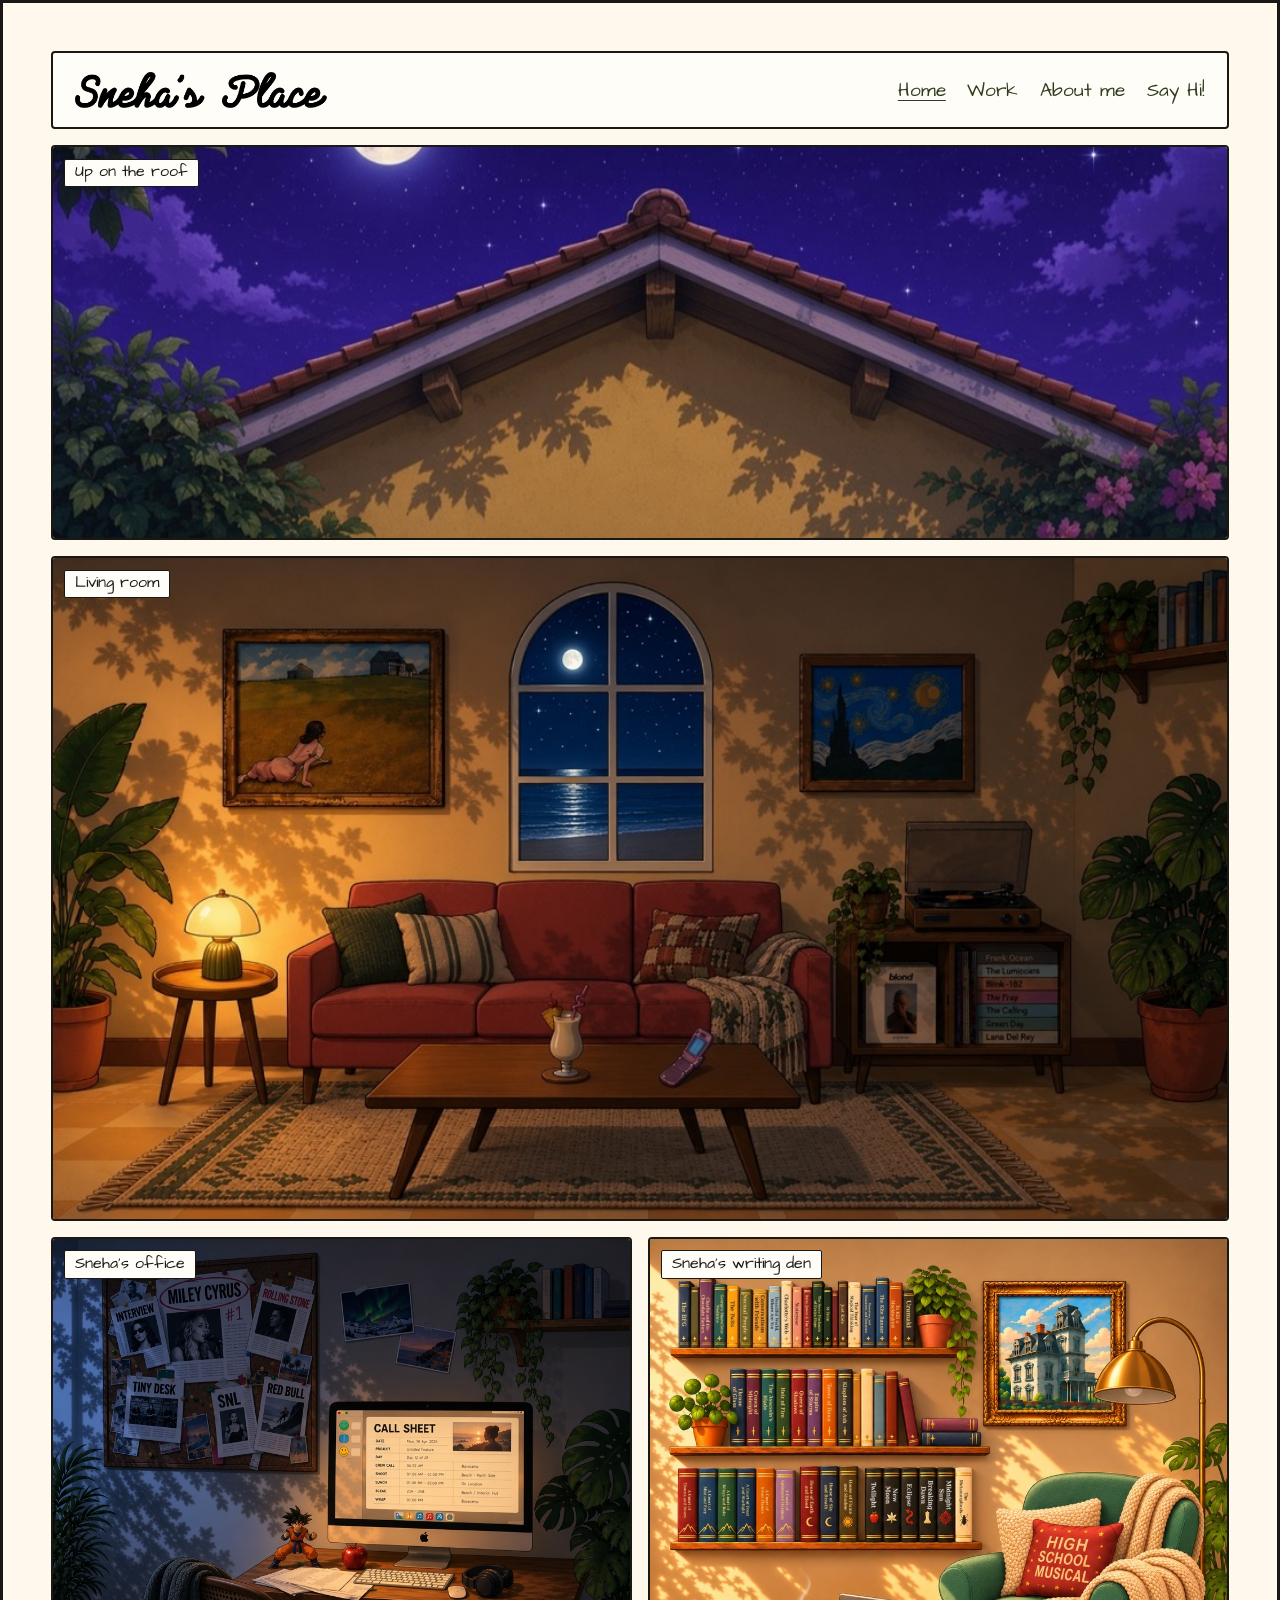
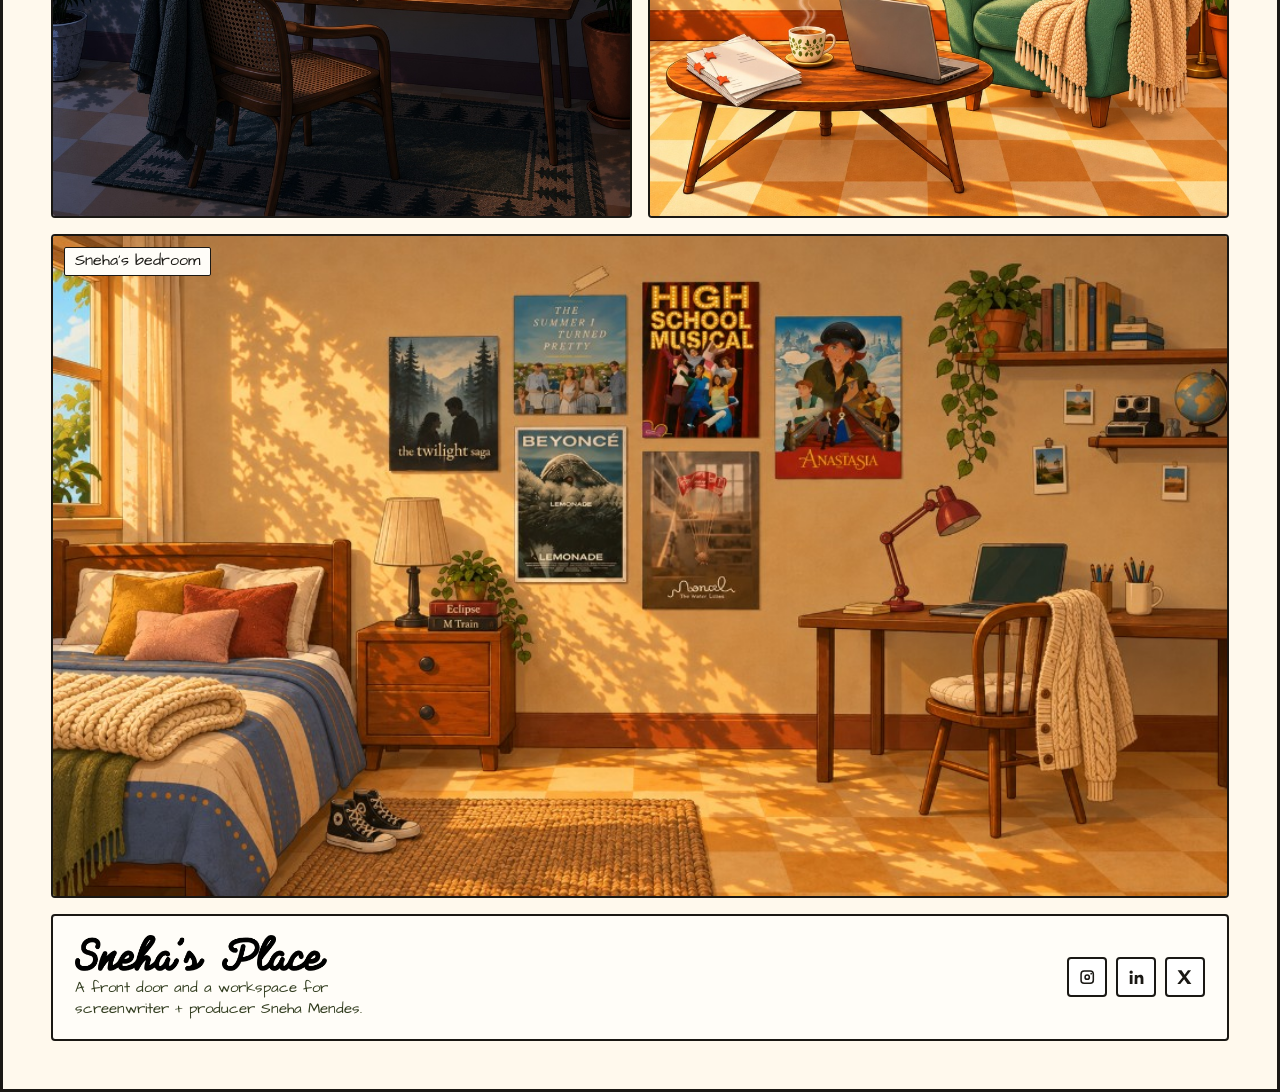
==== commit 61d14a8e: "Swap in the new den and bedroom rooms, fix the doorbell spot, and drop the Entryway link. Co-Authore" ====
--- a/index.html
+++ b/index.html
@@ -14,7 +14,7 @@
       href="https://fonts.googleapis.com/css2?family=Architects+Daughter&display=swap"
       rel="stylesheet"
     />
-    <link rel="stylesheet" href="css/styles.css?v=night-sky1" />
+    <link rel="stylesheet" href="css/styles.css?v=nav-entry1" />
     <script>document.documentElement.classList.add("js");</script>
   </head>
   <body class="page-house">
@@ -166,7 +166,7 @@
           href="work.html?filter=writing"
           aria-label="Writing work"
         >
-          <img src="assets/room-den-v4.jpg" data-night-src="assets/room-den-v4-night.jpg" alt="Sneha’s writing den, with bookshelves, a laptop on the coffee table, and a High School Musical pillow" width="1024" height="1024" />
+          <img src="assets/room-den-v4.jpg?v=den6" alt="Sneha’s writing den, with bookshelves, a laptop and tea on the coffee table, and a High School Musical pillow" width="1024" height="1024" />
           <span class="entrance-overlay" aria-hidden="true"></span>
           <span class="entrance-cta" aria-hidden="true">Writing work</span>
         </a>
@@ -175,7 +175,7 @@
 
       <div class="house-panel house-bedroom">
         <a href="about.html">
-          <img src="assets/room-bedroom-v4.png" data-night-src="assets/room-bedroom-v4-night.jpg" alt="" width="1024" height="576" />
+          <img src="assets/room-bedroom-v5.jpg?v=bed5" alt="Sneha’s bedroom, with a bed, a desk, and posters for High School Musical, The Summer I Turned Pretty, and Lemonade" width="1024" height="576" />
         </a>
         <span class="house-caption">Sneha’s bedroom</span>
         <button class="room-hotspot bedroom-hsm" type="button">
--- a/css/styles.css
+++ b/css/styles.css
@@ -48,8 +48,9 @@
 }
 
 body.page-entrance {
-  height: 100dvh;
-  overflow: hidden;
+  height: auto;
+  min-height: 100dvh;
+  overflow: auto;
 }
 
 img {
@@ -199,9 +200,9 @@
 
 .entrance {
   position: relative;
-  flex: 1;
-  min-height: 0;
+  flex: 0 0 auto;
   width: 100%;
+  aspect-ratio: 1024 / 745;
   display: block;
   overflow: hidden;
   border-radius: 4px;
@@ -1380,24 +1381,24 @@
 }
 
 .bedroom-hsm {
-  left: 47.5%;
-  top: 5%;
-  width: 10%;
-  height: 26%;
+  left: 51.5%;
+  top: 6%;
+  width: 8.6%;
+  height: 21%;
 }
 
 .bedroom-tsitp {
-  left: 38%;
-  top: 7%;
-  width: 9%;
-  height: 22%;
+  left: 41.2%;
+  top: 9%;
+  width: 8%;
+  height: 19%;
 }
 
 .bedroom-lemonade {
-  left: 37.4%;
-  top: 29.5%;
-  width: 10%;
-  height: 25%;
+  left: 41%;
+  top: 31.5%;
+  width: 8.4%;
+  height: 21%;
 }
 
 .board-northern {
@@ -1966,18 +1967,18 @@
   }
 
   .bedroom-hsm {
-    width: 14%;
-    height: 28%;
+    width: 10%;
+    height: 23%;
   }
 
   .bedroom-tsitp {
-    width: 13%;
-    height: 24%;
+    width: 9.4%;
+    height: 21%;
   }
 
   .bedroom-lemonade {
-    width: 13%;
-    height: 26%;
+    width: 9.6%;
+    height: 23%;
   }
 
   .board-northern {
